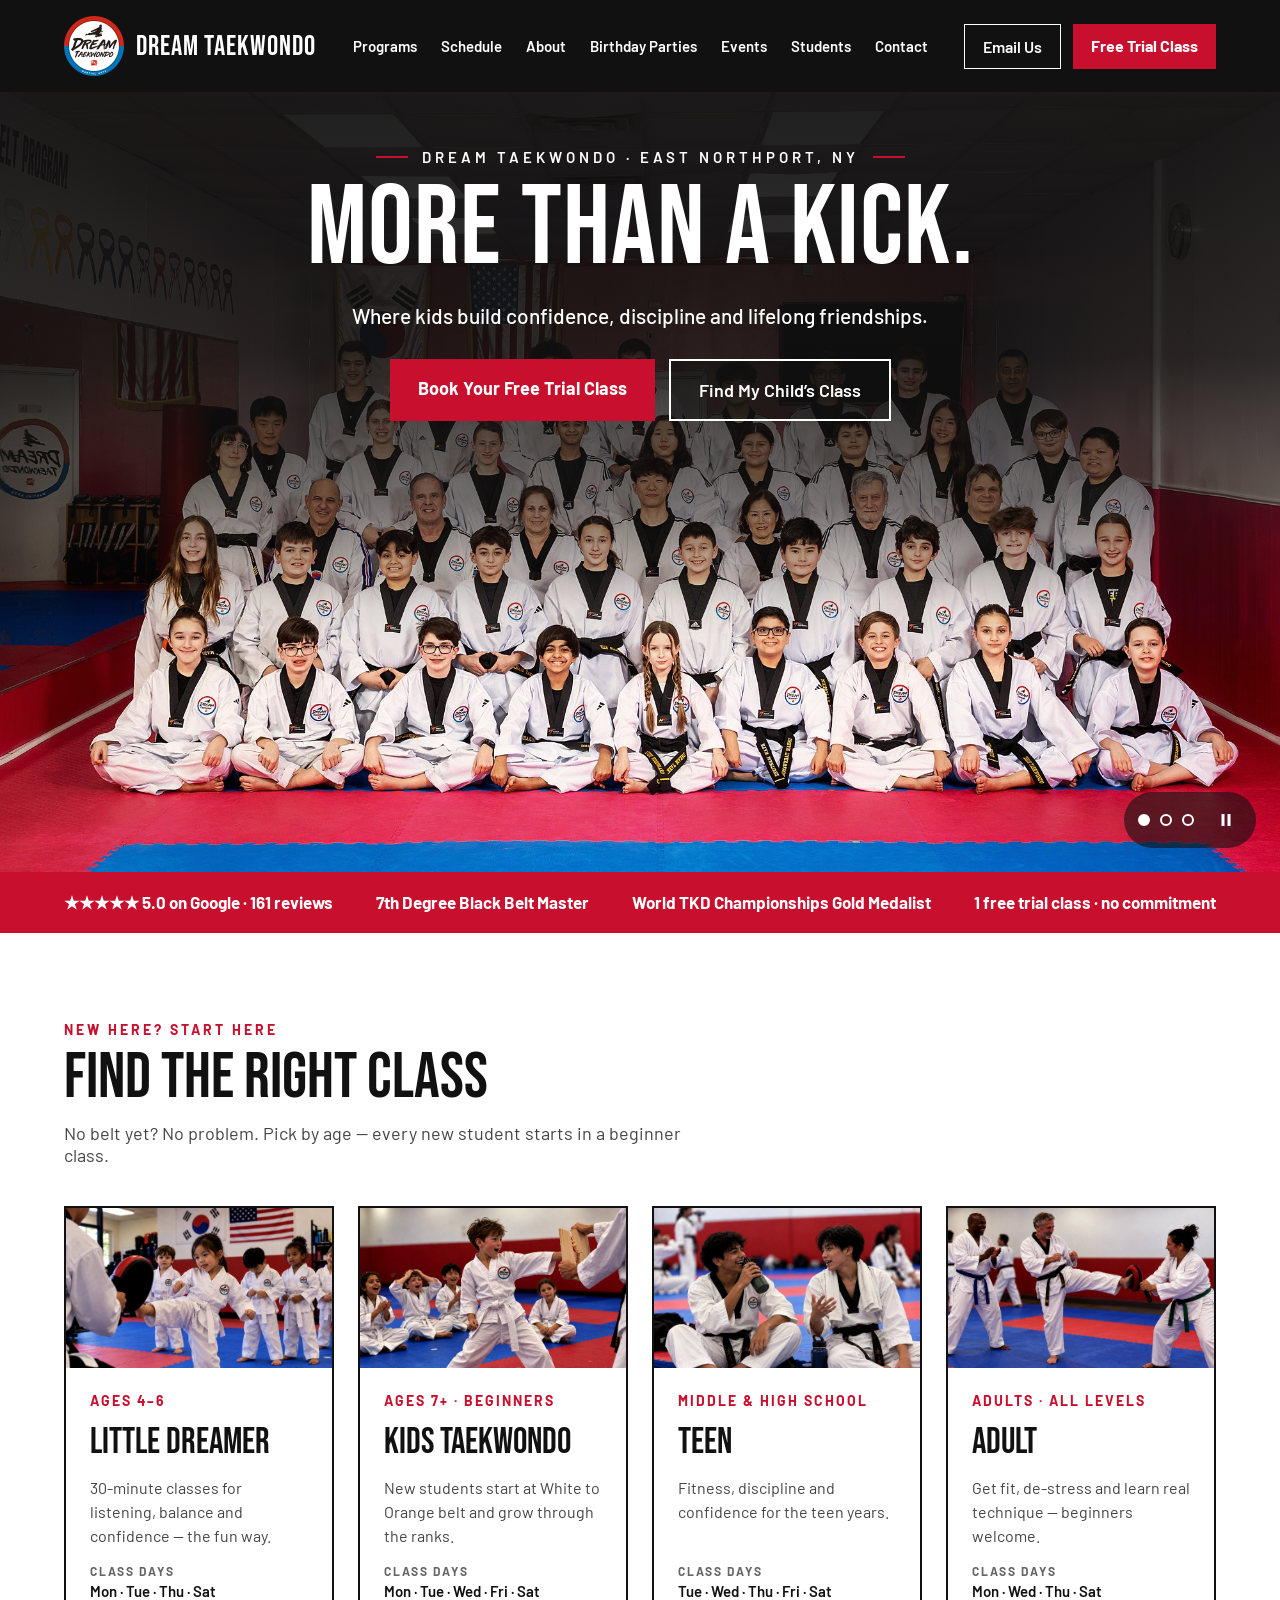
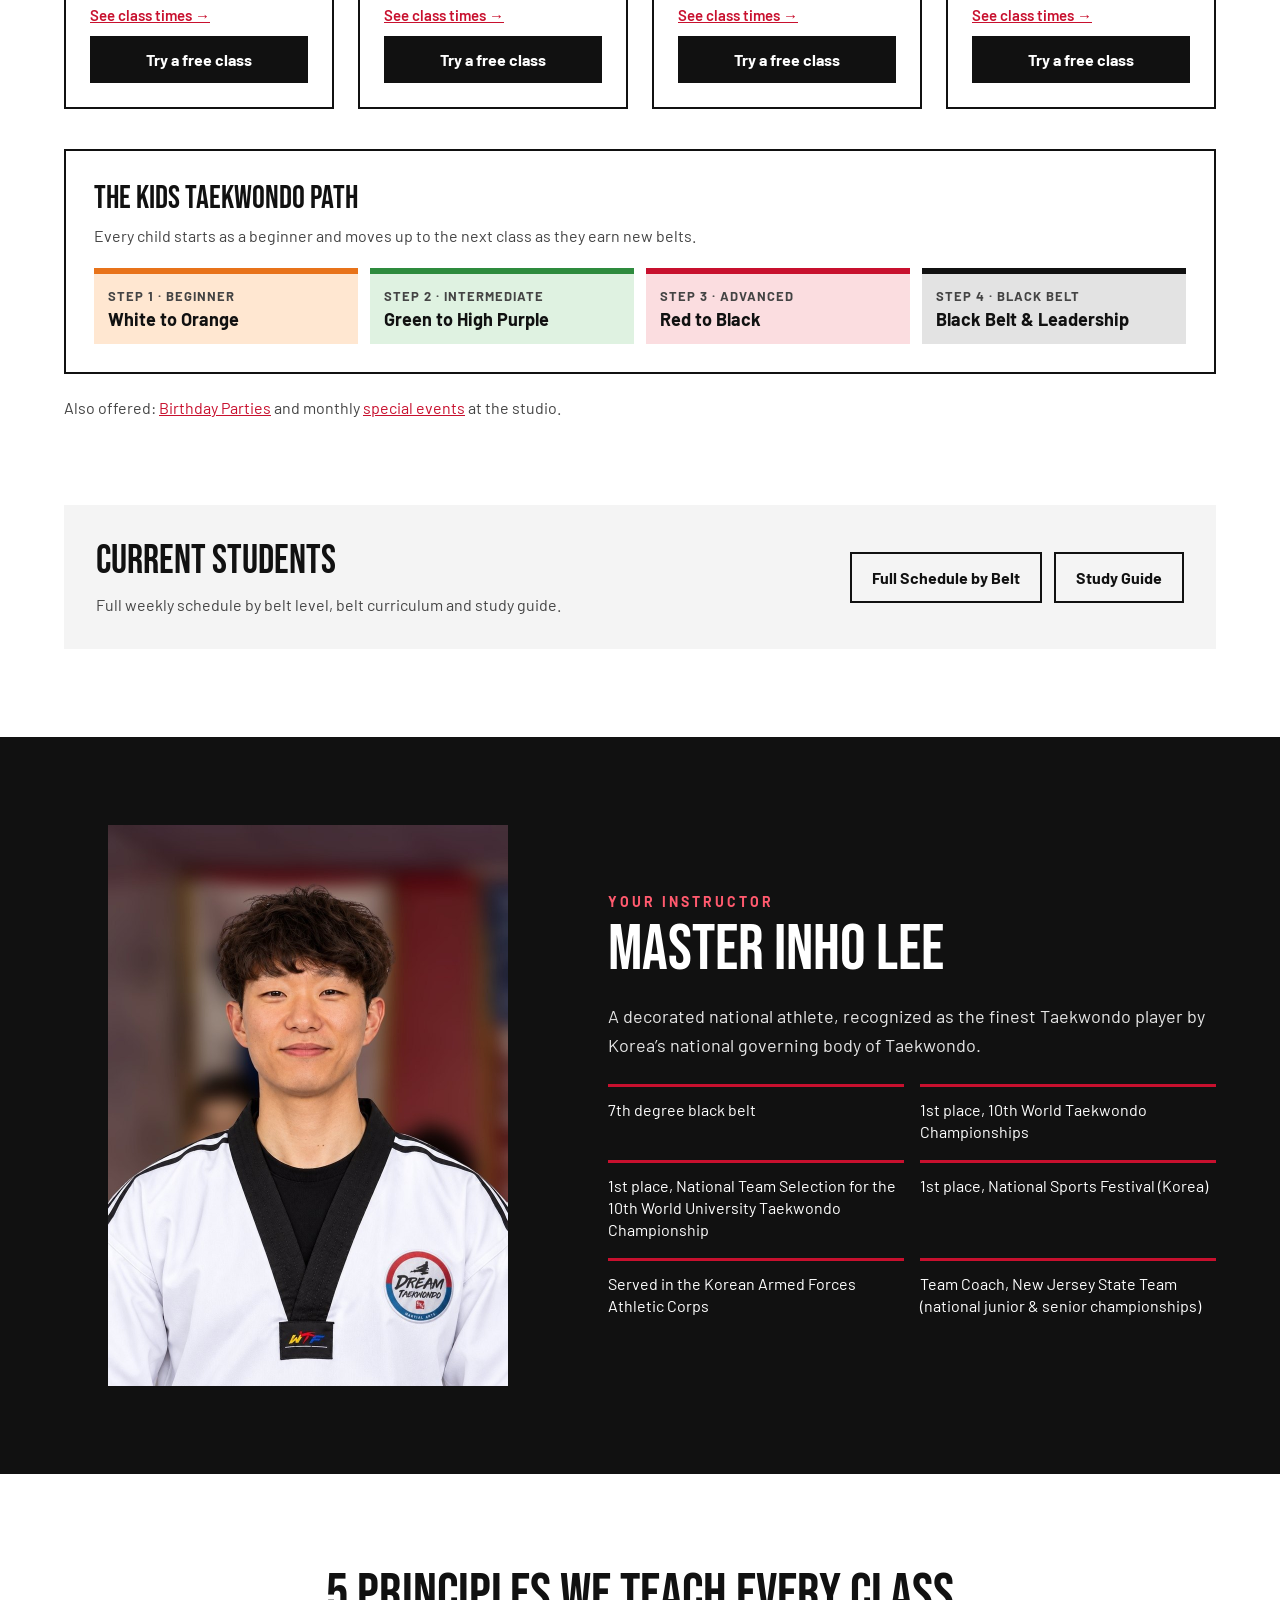
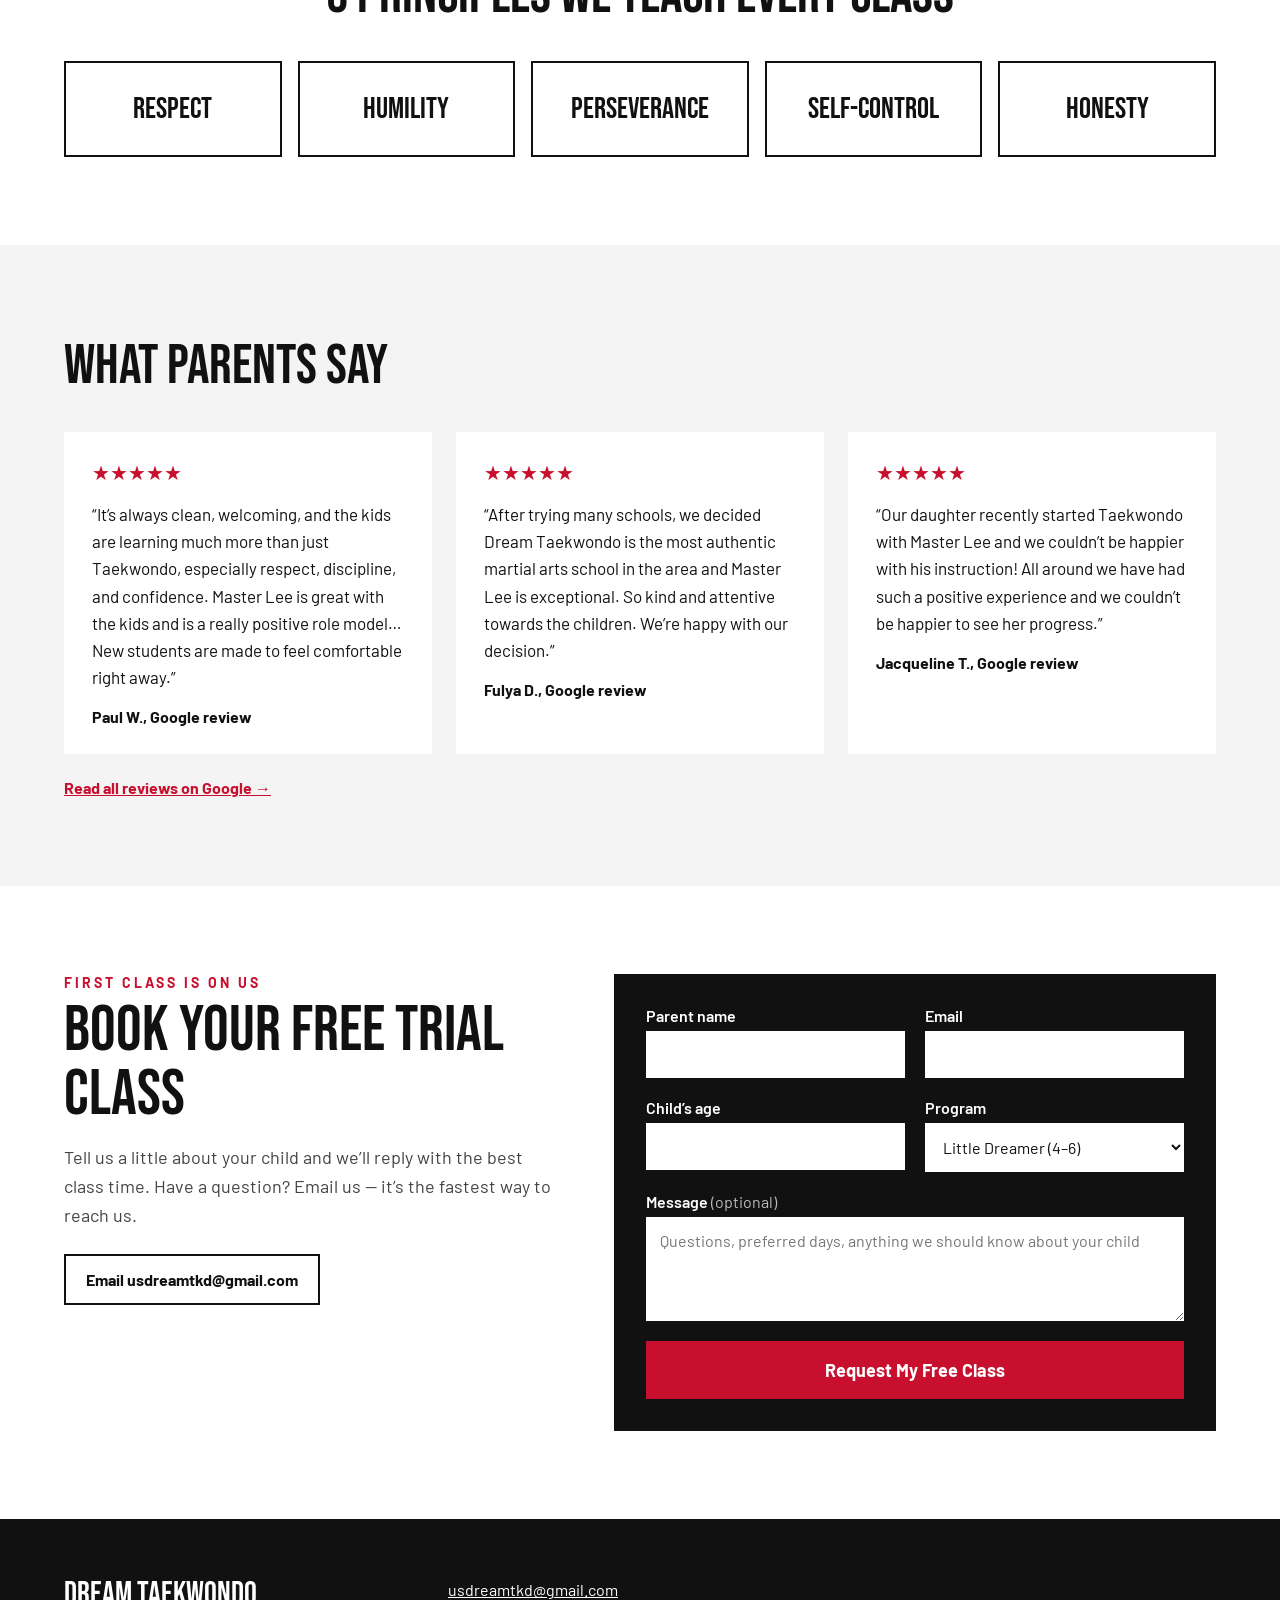
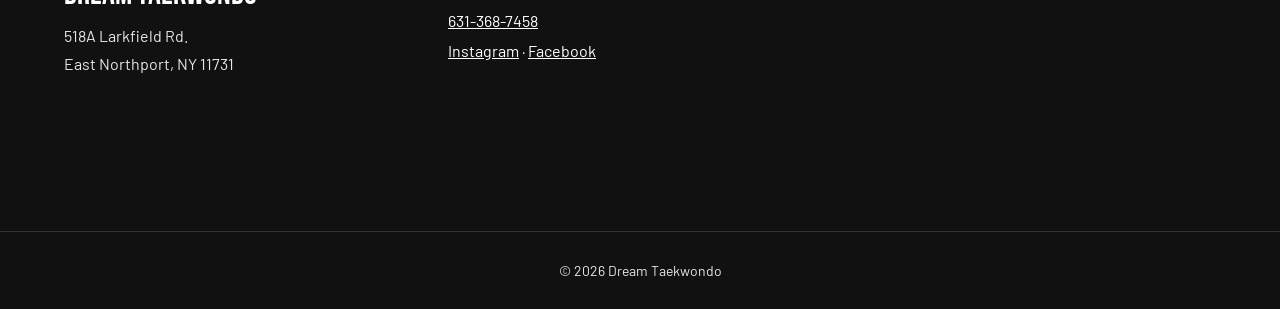
==== index.html @ 14ff752d "Add public Events page with studio calendar; nav link; home mention Co-Authored-By: Claude Opus 5.5 " ====
<!doctype html>
<html lang="en">
<head>
<meta charset="utf-8">
<meta name="viewport" content="width=device-width, initial-scale=1">
<title>Dream Taekwondo | Kids, Teen & Adult Taekwondo in East Northport, NY</title>
<meta name="description" content="Taekwondo classes for ages 4 to adult in East Northport, NY. Taught by 7th-degree black belt Master Inho Lee. Book a free trial class.">
<meta property="og:title" content="Dream Taekwondo | Kids, Teen & Adult Taekwondo in East Northport, NY">
<meta property="og:description" content="Taekwondo classes for ages 4 to adult in East Northport, NY. Taught by 7th-degree black belt Master Inho Lee. Book a free trial class.">
<meta property="og:image" content="https://www.dreamtkd.com/images/slide-blackbelt.jpg">
<link rel="icon" type="image/png" href="images/favicon.png">
<link rel="apple-touch-icon" href="images/apple-touch-icon.png">
<link rel="preconnect" href="https://fonts.googleapis.com">
<link rel="preconnect" href="https://fonts.gstatic.com" crossorigin>
<link href="https://fonts.googleapis.com/css2?family=Bebas+Neue&amp;family=Barlow:wght@400;500;600;700&amp;display=swap" rel="stylesheet">
<link rel="stylesheet" href="css/style.css?v=6">
</head>
<body>
<div style="font-family: 'Barlow', sans-serif; color: #111111; background: #FFFFFF; width: 100%;">

<header class="site-header" style="background: #111111; color: #FFFFFF;">
<div style="max-width: 1200px; margin: 0 auto; padding: 16px 24px; display: flex; flex-wrap: wrap; align-items: center; justify-content: space-between; gap: 16px;">
<a href="#top" style="display: flex; align-items: center; gap: 12px; color: #FFFFFF; text-decoration: none;">
<img src="images/logo.png" alt="Dream Taekwondo logo" style="display: block; width: 60px; height: 60px;">
<span style="font-family: 'Bebas Neue', sans-serif; font-size: 28px; letter-spacing: 1px;">Dream Taekwondo</span>
</a>
<button type="button" class="menu-toggle" aria-expanded="false" aria-controls="site-nav" aria-label="Open menu"><span></span><span></span><span></span></button>
<nav id="site-nav" aria-label="Main" style="display: flex; flex-wrap: wrap; gap: 24px; font-weight: 600; font-size: 15px;">
<a href="#programs" style="color: #FFFFFF; text-decoration: none;">Programs</a>
<a href="schedule.html" style="color: #FFFFFF; text-decoration: none;">Schedule</a>
<a href="#about" style="color: #FFFFFF; text-decoration: none;">About</a>
<a href="parties.html" style="color: #FFFFFF; text-decoration: none;">Birthday Parties</a>
<a href="events.html" style="color: #FFFFFF; text-decoration: none;">Events</a>
<a href="students.html" style="color: #FFFFFF; text-decoration: none;">Students</a>
<a href="#contact" style="color: #FFFFFF; text-decoration: none;">Contact</a>
</nav>
<div style="display: flex; gap: 12px; flex-wrap: wrap;">
<a class="hide-sm" href="mailto:usdreamtkd@gmail.com" style="color: #FFFFFF; text-decoration: none; border: 1px solid #FFFFFF; padding: 12px 18px; font-weight: 600;">Email Us</a>
<a href="#trial" style="background: #C8102E; color: #FFFFFF; text-decoration: none; padding: 12px 18px; font-weight: 700;">Free Trial Class</a>
</div>
</div>
</header>

<section id="top" class="hero" style="position: relative; min-height: 780px; background: #111111; color: #FFFFFF; overflow: hidden; display: flex; flex-direction: column;">
<img class="slide is-active" src="images/slide-blackbelt.jpg" alt="Dream Taekwondo black belt students with Master Lee" style="position: absolute; top: 0; left: 0; width: 100%; height: 100%; object-fit: cover; object-position: center 85%;">
<img class="slide" src="images/slide-belt-test.jpg" alt="Young students holding new belts and certificates after a belt test" style="position: absolute; top: 0; left: 0; width: 100%; height: 100%; object-fit: cover; object-position: center bottom;" loading="lazy">
<img class="slide" src="images/slide-tournament.jpg" alt="Dream Taekwondo students on the tournament podium" style="position: absolute; top: 0; left: 0; width: 100%; height: 100%; object-fit: cover; object-position: center bottom;" loading="lazy">
<div aria-hidden="true" class="hero-shade" style="position: absolute; top: 0; left: 0; width: 100%; height: 100%; background: linear-gradient(180deg, rgba(17,17,17,0.94) 0%, rgba(17,17,17,0.85) 34%, rgba(17,17,17,0.55) 52%, rgba(17,17,17,0.1) 66%, rgba(17,17,17,0) 74%);"></div>
<div class="slide-controls" style="position: absolute; right: 24px; bottom: 24px; display: flex; align-items: center; gap: 10px; background: rgba(17,17,17,0.6); padding: 6px 8px 6px 14px; border-radius: 999px; z-index: 2;">
<button type="button" class="slide-dot" data-slide="0" aria-label="Show photo 1 of 3"></button>
<button type="button" class="slide-dot" data-slide="1" aria-label="Show photo 2 of 3"></button>
<button type="button" class="slide-dot" data-slide="2" aria-label="Show photo 3 of 3"></button>
<button type="button" class="slide-toggle" aria-label="Pause slideshow"><svg class="icon-pause" width="18" height="18" viewBox="0 0 24 24" aria-hidden="true"><rect x="6" y="4" width="4" height="16"></rect><rect x="14" y="4" width="4" height="16"></rect></svg><svg class="icon-play" width="18" height="18" viewBox="0 0 24 24" aria-hidden="true"><path d="M7 4 L20 12 L7 20 Z"></path></svg></button>
</div>
<div class="hero-copy" style="position: relative; max-width: 1200px; width: 100%; margin: 0 auto; padding: 56px 24px 0; box-sizing: border-box; display: flex; flex-direction: column; align-items: center; gap: 28px; text-align: center;">
<div style="min-width: 0;">
<p class="hero-eyebrow" style="margin: 0 0 14px; color: #FFFFFF; font-weight: 600; letter-spacing: 4px; font-size: 15px; display: flex; align-items: center; justify-content: center; gap: 14px;"><span aria-hidden="true" style="width: 32px; height: 2px; background: #C8102E;"></span>DREAM TAEKWONDO · EAST NORTHPORT, NY<span aria-hidden="true" style="width: 32px; height: 2px; background: #C8102E;"></span></p>
<h1 style="margin: 0; font-family: 'Bebas Neue', sans-serif; font-size: 112px; line-height: 0.9; font-weight: 400; letter-spacing: 1px;">More than <br class="br-sm">a kick.</h1>
<p class="hero-sub" style="margin: 20px auto 0; font-size: 21px; line-height: 1.45; font-weight: 500; color: #FFFFFF; max-width: 720px;">Where kids build confidence, discipline and lifelong friendships.</p>
</div>
<div style="display: flex; flex-wrap: wrap; gap: 14px; justify-content: center;">
<a href="#trial" style="background: #C8102E; color: #FFFFFF; text-decoration: none; padding: 18px 28px; font-weight: 700; font-size: 18px;">Book Your Free Trial Class</a>
<a href="#find" style="background: rgba(17,17,17,0.55); color: #FFFFFF; text-decoration: none; padding: 18px 28px; font-weight: 600; font-size: 18px; border: 2px solid #FFFFFF;">Find My Child’s Class</a>
</div>
</div>
</section>

<section class="trust-bar" style="background: #C8102E; color: #FFFFFF;">
<div style="max-width: 1200px; margin: 0 auto; padding: 20px 24px; display: flex; flex-wrap: wrap; gap: 32px; justify-content: space-between; font-weight: 700; font-size: 17px;">
<span>★★★★★ 5.0 on Google · 161 reviews</span>
<span>7th Degree Black Belt Master</span>
<span>World TKD Championships Gold Medalist</span>
<span>1 free trial class · no commitment</span>
</div>
</section>

<section id="find" style="max-width: 1200px; margin: 0 auto; padding: 88px 24px 40px;">
<p style="margin: 0 0 8px; color: #C8102E; font-weight: 700; letter-spacing: 3px; font-size: 14px;">NEW HERE? START HERE</p>
<h2 style="margin: 0 0 12px; font-family: 'Bebas Neue', sans-serif; font-size: 64px; font-weight: 400; line-height: 1;">Find the right class</h2>
<p style="margin: 0 0 40px; font-size: 18px; color: #444444; max-width: 640px;">No belt yet? No problem. Pick by age — every new student starts in a beginner class.</p>
<div id="programs" style="display: grid; grid-template-columns: repeat(auto-fit, minmax(250px, 1fr)); gap: 24px;">

<article style="border: 2px solid #111111; display: flex; flex-direction: column;">
<img src="images/program-little-dreamer.jpg?v=3" alt="A young student practicing a front kick on a target while classmates watch" style="display: block; width: 100%; height: 160px; object-fit: cover; object-position: 38% 45%;">
<div style="padding: 24px; display: flex; flex-direction: column; gap: 12px; flex-grow: 1;">
<p style="margin: 0; font-weight: 700; color: #C8102E; font-size: 14px; letter-spacing: 2px;">AGES 4–6</p>
<h3 style="margin: 0; font-family: 'Bebas Neue', sans-serif; font-size: 36px; font-weight: 400;">Little Dreamer</h3>
<p style="margin: 0; color: #444444; line-height: 1.5;">30-minute classes for listening, balance and confidence — the fun way.</p>
<div style="flex-grow: 1; display: flex; flex-direction: column; justify-content: flex-end; font-size: 15px; font-weight: 600; margin-top: 4px;"><span style="font-size: 12px; font-weight: 700; letter-spacing: 2px; color: #666666; margin-bottom: 4px;">CLASS DAYS</span><span>Mon · Tue · Thu · Sat</span><a href="schedule.html" style="margin-top: 6px;">See class times →</a></div>
<a href="#trial" style="background: #111111; color: #FFFFFF; text-decoration: none; padding: 14px; text-align: center; font-weight: 700;">Try a free class</a>
</div>
</article>

<article style="border: 2px solid #111111; display: flex; flex-direction: column;">
<img src="images/program-kids.jpg?v=2" alt="A beginner student breaks a wooden board while classmates cheer" style="display: block; width: 100%; height: 160px; object-fit: cover; object-position: 60% 30%;">
<div style="padding: 24px; display: flex; flex-direction: column; gap: 12px; flex-grow: 1;">
<p style="margin: 0; font-weight: 700; color: #C8102E; font-size: 14px; letter-spacing: 2px;">AGES 7+ · BEGINNERS</p>
<h3 style="margin: 0; font-family: 'Bebas Neue', sans-serif; font-size: 36px; font-weight: 400;">Kids Taekwondo</h3>
<p style="margin: 0; color: #444444; line-height: 1.5;">New students start at White to Orange belt and grow through the ranks.</p>
<div style="flex-grow: 1; display: flex; flex-direction: column; justify-content: flex-end; font-size: 15px; font-weight: 600; margin-top: 4px;"><span style="font-size: 12px; font-weight: 700; letter-spacing: 2px; color: #666666; margin-bottom: 4px;">CLASS DAYS</span><span>Mon · Tue · Wed · Fri · Sat</span><a href="schedule.html" style="margin-top: 6px;">See class times →</a></div>
<a href="#trial" style="background: #111111; color: #FFFFFF; text-decoration: none; padding: 14px; text-align: center; font-weight: 700;">Try a free class</a>
</div>
</article>

<article style="border: 2px solid #111111; display: flex; flex-direction: column;">
<img src="images/program-teen.jpg?v=2" alt="Two teen black belts laughing together during a water break" style="display: block; width: 100%; height: 160px; object-fit: cover; object-position: 50% 30%;">
<div style="padding: 24px; display: flex; flex-direction: column; gap: 12px; flex-grow: 1;">
<p style="margin: 0; font-weight: 700; color: #C8102E; font-size: 14px; letter-spacing: 2px;">MIDDLE &amp; HIGH SCHOOL</p>
<h3 style="margin: 0; font-family: 'Bebas Neue', sans-serif; font-size: 36px; font-weight: 400;">Teen</h3>
<p style="margin: 0; color: #444444; line-height: 1.5;">Fitness, discipline and confidence for the teen years.</p>
<div style="flex-grow: 1; display: flex; flex-direction: column; justify-content: flex-end; font-size: 15px; font-weight: 600; margin-top: 4px;"><span style="font-size: 12px; font-weight: 700; letter-spacing: 2px; color: #666666; margin-bottom: 4px;">CLASS DAYS</span><span>Tue · Wed · Thu · Fri · Sat</span><a href="schedule.html" style="margin-top: 6px;">See class times →</a></div>
<a href="#trial" style="background: #111111; color: #FFFFFF; text-decoration: none; padding: 14px; text-align: center; font-weight: 700;">Try a free class</a>
</div>
</article>

<article style="border: 2px solid #111111; display: flex; flex-direction: column;">
<img src="images/program-adult.jpg?v=3" alt="Adult students of different ages training together with a kicking paddle" style="display: block; width: 100%; height: 160px; object-fit: cover; object-position: 55% 30%;">
<div style="padding: 24px; display: flex; flex-direction: column; gap: 12px; flex-grow: 1;">
<p style="margin: 0; font-weight: 700; color: #C8102E; font-size: 14px; letter-spacing: 2px;">ADULTS · ALL LEVELS</p>
<h3 style="margin: 0; font-family: 'Bebas Neue', sans-serif; font-size: 36px; font-weight: 400;">Adult</h3>
<p style="margin: 0; color: #444444; line-height: 1.5;">Get fit, de-stress and learn real technique — beginners welcome.</p>
<div style="flex-grow: 1; display: flex; flex-direction: column; justify-content: flex-end; font-size: 15px; font-weight: 600; margin-top: 4px;"><span style="font-size: 12px; font-weight: 700; letter-spacing: 2px; color: #666666; margin-bottom: 4px;">CLASS DAYS</span><span>Mon · Wed · Thu · Sat</span><a href="schedule.html" style="margin-top: 6px;">See class times →</a></div>
<a href="#trial" style="background: #111111; color: #FFFFFF; text-decoration: none; padding: 14px; text-align: center; font-weight: 700;">Try a free class</a>
</div>
</article>
</div>
<div style="margin-top: 40px; border: 2px solid #111111; padding: 28px;">
<h3 style="margin: 0 0 6px; font-family: 'Bebas Neue', sans-serif; font-size: 32px; font-weight: 400;">The Kids Taekwondo path</h3>
<p style="margin: 0 0 20px; color: #444444; line-height: 1.5;">Every child starts as a beginner and moves up to the next class as they earn new belts.</p>
<ol class="belt-path" style="margin: 0; padding: 0; list-style: none; display: grid; grid-template-columns: repeat(auto-fit, minmax(200px, 1fr)); gap: 12px;">
<li style="background: #FFE7D1; border-top: 6px solid #E8731A; padding: 14px;"><p style="margin: 0; font-size: 13px; font-weight: 700; letter-spacing: 1px; color: #444444;">STEP 1 · BEGINNER</p><p style="margin: 4px 0 0; font-weight: 700; font-size: 18px;">White to Orange</p></li>
<li style="background: #DFF2E1; border-top: 6px solid #2E8B3E; padding: 14px;"><p style="margin: 0; font-size: 13px; font-weight: 700; letter-spacing: 1px; color: #444444;">STEP 2 · INTERMEDIATE</p><p style="margin: 4px 0 0; font-weight: 700; font-size: 18px;">Green to High Purple</p></li>
<li style="background: #FBDDE0; border-top: 6px solid #C8102E; padding: 14px;"><p style="margin: 0; font-size: 13px; font-weight: 700; letter-spacing: 1px; color: #444444;">STEP 3 · ADVANCED</p><p style="margin: 4px 0 0; font-weight: 700; font-size: 18px;">Red to Black</p></li>
<li style="background: #E3E3E3; border-top: 6px solid #111111; padding: 14px;"><p style="margin: 0; font-size: 13px; font-weight: 700; letter-spacing: 1px; color: #444444;">STEP 4 · BLACK BELT</p><p style="margin: 4px 0 0; font-weight: 700; font-size: 18px;">Black Belt &amp; Leadership</p></li>
</ol>
</div>
<p style="margin: 24px 0 0; font-size: 16px; color: #444444;">Also offered: <a href="parties.html">Birthday Parties</a> and monthly <a href="events.html">special events</a> at the studio.</p>
</section>

<section id="schedule" style="max-width: 1200px; margin: 0 auto; padding: 48px 24px 88px;">
<div style="background: #F4F4F4; padding: 32px; display: flex; flex-wrap: wrap; gap: 24px; align-items: center; justify-content: space-between;">
<div style="flex: 1 1 420px; min-width: 0;">
<h2 style="margin: 0 0 8px; font-family: 'Bebas Neue', sans-serif; font-size: 40px; font-weight: 400;">Current students</h2>
<p style="margin: 0; color: #444444; font-size: 16px; line-height: 1.5;">Full weekly schedule by belt level, belt curriculum and study guide.</p>
</div>
<div style="display: flex; flex-wrap: wrap; gap: 12px;">
<a href="schedule.html" style="border: 2px solid #111111; color: #111111; text-decoration: none; padding: 14px 20px; font-weight: 700;">Full Schedule by Belt</a>
<a href="students.html" style="border: 2px solid #111111; color: #111111; text-decoration: none; padding: 14px 20px; font-weight: 700;">Study Guide</a>
</div>
</div>
</section>

<section id="about" style="background: #111111; color: #FFFFFF;">
<div style="max-width: 1200px; margin: 0 auto; padding: 88px 24px; display: flex; flex-wrap: wrap; gap: 56px; align-items: center;">
<div style="flex: 1 1 360px; min-width: 0; display: flex; justify-content: center;">
<img class="coach-photo" src="images/master-lee.jpg?v=5" alt="Master Inho Lee in his Dream Taekwondo uniform at the studio" style="display: block; width: 100%; max-width: 400px; height: auto;">
</div>
<div style="flex: 1 1 480px; min-width: 0;">
<p style="margin: 0 0 8px; color: #FF5A6E; font-weight: 700; letter-spacing: 3px; font-size: 14px;">YOUR INSTRUCTOR</p>
<h2 style="margin: 0 0 20px; font-family: 'Bebas Neue', sans-serif; font-size: 64px; font-weight: 400; line-height: 1;">Master Inho Lee</h2>
<p style="margin: 0 0 24px; font-size: 18px; line-height: 1.6; color: #E6E6E6;">A decorated national athlete, recognized as the finest Taekwondo player by Korea’s national governing body of Taekwondo.</p>
<ul style="margin: 0; padding: 0; list-style: none; display: grid; grid-template-columns: repeat(auto-fit, minmax(200px, 1fr)); gap: 16px; font-size: 16px; line-height: 1.4;">
<li style="border-top: 3px solid #C8102E; padding-top: 12px;">7th degree black belt</li>
<li style="border-top: 3px solid #C8102E; padding-top: 12px;">1st place, 10th World Taekwondo Championships</li>
<li style="border-top: 3px solid #C8102E; padding-top: 12px;">1st place, National Team Selection for the 10th World University Taekwondo Championship</li>
<li style="border-top: 3px solid #C8102E; padding-top: 12px;">1st place, National Sports Festival (Korea)</li>
<li style="border-top: 3px solid #C8102E; padding-top: 12px;">Served in the Korean Armed Forces Athletic Corps</li>
<li style="border-top: 3px solid #C8102E; padding-top: 12px;">Team Coach, New Jersey State Team (national junior &amp; senior championships)</li>
</ul>
</div>
</div>
</section>

<section style="max-width: 1200px; margin: 0 auto; padding: 88px 24px;">
<h2 style="margin: 0 0 32px; font-family: 'Bebas Neue', sans-serif; font-size: 56px; font-weight: 400; text-align: center;">5 principles we teach every class</h2>
<div class="principles" style="display: grid; grid-template-columns: repeat(auto-fit, minmax(180px, 1fr)); gap: 16px; text-align: center;">
<div style="border: 2px solid #111111; padding: 28px 12px; font-family: 'Bebas Neue', sans-serif; font-size: 30px;">Respect</div>
<div style="border: 2px solid #111111; padding: 28px 12px; font-family: 'Bebas Neue', sans-serif; font-size: 30px;">Humility</div>
<div style="border: 2px solid #111111; padding: 28px 12px; font-family: 'Bebas Neue', sans-serif; font-size: 30px;">Perseverance</div>
<div style="border: 2px solid #111111; padding: 28px 12px; font-family: 'Bebas Neue', sans-serif; font-size: 30px;">Self-Control</div>
<div style="border: 2px solid #111111; padding: 28px 12px; font-family: 'Bebas Neue', sans-serif; font-size: 30px;">Honesty</div>
</div>
</section>

<section style="background: #F4F4F4;">
<div style="max-width: 1200px; margin: 0 auto; padding: 88px 24px;">
<h2 style="margin: 0 0 32px; font-family: 'Bebas Neue', sans-serif; font-size: 56px; font-weight: 400;">What parents say</h2>
<div class="reviews" style="display: grid; grid-template-columns: repeat(auto-fit, minmax(280px, 1fr)); gap: 24px;">
<figure style="margin: 0; background: #FFFFFF; padding: 28px; display: flex; flex-direction: column; gap: 16px;"><span style="color: #C8102E; font-size: 20px;" aria-label="5 stars">★★★★★</span><blockquote style="margin: 0; font-size: 17px; line-height: 1.6;">“It’s always clean, welcoming, and the kids are learning much more than just Taekwondo, especially respect, discipline, and confidence. Master Lee is great with the kids and is a really positive role model… New students are made to feel comfortable right away.”</blockquote><figcaption style="font-weight: 700;">Paul W., Google review</figcaption></figure>
<figure style="margin: 0; background: #FFFFFF; padding: 28px; display: flex; flex-direction: column; gap: 16px;"><span style="color: #C8102E; font-size: 20px;" aria-label="5 stars">★★★★★</span><blockquote style="margin: 0; font-size: 17px; line-height: 1.6;">“After trying many schools, we decided Dream Taekwondo is the most authentic martial arts school in the area and Master Lee is exceptional. So kind and attentive towards the children. We’re happy with our decision.”</blockquote><figcaption style="font-weight: 700;">Fulya D., Google review</figcaption></figure>
<figure style="margin: 0; background: #FFFFFF; padding: 28px; display: flex; flex-direction: column; gap: 16px;"><span style="color: #C8102E; font-size: 20px;" aria-label="5 stars">★★★★★</span><blockquote style="margin: 0; font-size: 17px; line-height: 1.6;">“Our daughter recently started Taekwondo with Master Lee and we couldn’t be happier with his instruction! All around we have had such a positive experience and we couldn’t be happier to see her progress.”</blockquote><figcaption style="font-weight: 700;">Jacqueline T., Google review</figcaption></figure>
</div>
<p style="margin: 24px 0 0;"><a href="https://www.google.com/search?q=dream+tae+kwon+do+east+northport&hl=en" target="_blank" rel="noopener" style="font-weight: 700;">Read all reviews on Google →</a></p>
</div>
</section>

<section id="trial" style="max-width: 1200px; margin: 0 auto; padding: 88px 24px;">
<div style="display: flex; flex-wrap: wrap; gap: 48px;">
<div style="flex: 1 1 380px; min-width: 0;">
<p style="margin: 0 0 8px; color: #C8102E; font-weight: 700; letter-spacing: 3px; font-size: 14px;">FIRST CLASS IS ON US</p>
<h2 style="margin: 0 0 16px; font-family: 'Bebas Neue', sans-serif; font-size: 64px; font-weight: 400; line-height: 1;">Book your free trial class</h2>
<p style="margin: 0 0 24px; font-size: 18px; line-height: 1.6; color: #444444;">Tell us a little about your child and we’ll reply with the best class time. Have a question? Email us — it’s the fastest way to reach us.</p>
<a href="mailto:usdreamtkd@gmail.com" style="display: inline-block; border: 2px solid #111111; color: #111111; text-decoration: none; padding: 14px 20px; font-weight: 700;">Email usdreamtkd@gmail.com</a>
</div>
<form class="lead-form" action="https://api.web3forms.com/submit" method="POST" style="flex: 1 1 480px; min-width: 0; display: grid; grid-template-columns: repeat(auto-fit, minmax(220px, 1fr)); gap: 20px; background: #111111; color: #FFFFFF; padding: 32px;">
<input type="hidden" name="access_key" value="17a4f6e5-c7de-4ae6-93e8-9028907bdf30">
<input type="hidden" name="subject" value="Free Trial Request — dreamtkd.com">
<input type="hidden" name="from_name" value="Dream Taekwondo Website">
<input type="checkbox" name="botcheck" class="visually-hidden" tabindex="-1" autocomplete="off">
<label style="display: flex; flex-direction: column; gap: 6px; font-weight: 600;">Parent name<input type="text" name="Parent name" required autocomplete="name" style="padding: 14px; font-size: 16px; border: 0;"></label>
<label style="display: flex; flex-direction: column; gap: 6px; font-weight: 600;">Email<input type="email" name="email" required autocomplete="email" style="padding: 14px; font-size: 16px; border: 0;"></label>
<label style="display: flex; flex-direction: column; gap: 6px; font-weight: 600;">Child’s age<input type="number" name="Child age" min="3" max="99" required style="padding: 14px; font-size: 16px; border: 0;"></label>
<label style="display: flex; flex-direction: column; gap: 6px; font-weight: 600;">Program<select name="Program" style="padding: 14px; font-size: 16px; border: 0;"><option>Little Dreamer (4–6)</option><option>Kids Taekwondo (7+)</option><option>Teen</option><option>Adult</option></select></label>
<label style="display: flex; flex-direction: column; gap: 6px; font-weight: 600; grid-column: 1 / -1;"><span>Message <span style="font-weight: 400; color: #BBBBBB;">(optional)</span></span><textarea name="Message" rows="4" placeholder="Questions, preferred days, anything we should know about your child" style="padding: 14px; font-size: 16px; border: 0; font-family: 'Barlow', sans-serif; resize: vertical;"></textarea></label>
<button type="submit" style="grid-column: 1 / -1; background: #C8102E; color: #FFFFFF; border: 0; padding: 18px; font-size: 18px; font-weight: 700; font-family: 'Barlow', sans-serif; cursor: pointer;">Request My Free Class</button>
<p class="form-status" role="status" style="grid-column: 1 / -1; margin: 0;"></p>
</form>
</div>
</section>

<footer id="contact" style="background: #111111; color: #E6E6E6;">
<div style="max-width: 1200px; margin: 0 auto; padding: 56px 24px; display: flex; flex-wrap: wrap; gap: 40px; justify-content: space-between;">
<div style="flex: 1 1 280px; min-width: 0;">
<p style="margin: 0 0 8px; font-family: 'Bebas Neue', sans-serif; font-size: 32px; color: #FFFFFF;">Dream Taekwondo</p>
<p style="margin: 0; line-height: 1.7;">518A Larkfield Rd.<br>East Northport, NY 11731</p>
</div>
<div style="flex: 1 1 280px; min-width: 0; line-height: 1.9;">
<a href="mailto:usdreamtkd@gmail.com" style="color: #FFFFFF;">usdreamtkd@gmail.com</a><br>
<a href="tel:6313687458" style="color: #FFFFFF;">631-368-7458</a><br>
<a href="https://www.instagram.com/us_dreamtkd/" style="color: #FFFFFF;">Instagram</a> · <a href="https://www.facebook.com/usdreamtkd" style="color: #FFFFFF;">Facebook</a>
</div>
<iframe title="Map to Dream Taekwondo, 518A Larkfield Rd, East Northport, NY" src="https://www.google.com/maps?q=518A+Larkfield+Rd,+East+Northport,+NY+11731&amp;output=embed" style="flex: 1 1 320px; min-width: 0; height: 200px; border: 0;" loading="lazy" referrerpolicy="no-referrer-when-downgrade"></iframe>
</div>
<p class="admin-row" style="margin: 0; padding: 20px 24px; text-align: center; font-size: 14px; border-top: 1px solid #333333;"><span class="admin-tap" style="display: inline-block; cursor: default; user-select: none; -webkit-user-select: none; -webkit-touch-callout: none; touch-action: manipulation; padding: 10px 16px;">© 2026 Dream Taekwondo</span></p>
</footer>
</div>
<script src="js/main.js?v=6"></script>
</body>
</html>
---- css/style.css ----
/* Dream Taekwondo — shared styles. Most layout lives inline in each page;
   this file holds base rules, interactive states and phone-size overrides. */

*, *::before, *::after { box-sizing: border-box; }
html { scroll-behavior: smooth; }
body { margin: 0; background: #FFFFFF; -webkit-font-smoothing: antialiased; }
img { max-width: 100%; }
a { color: #C8102E; }
a:hover { color: #8E0B20; }
a:focus-visible, button:focus-visible, summary:focus-visible, input:focus-visible, select:focus-visible {
  outline: 3px solid #FFB800; outline-offset: 2px;
}
.visually-hidden { position: absolute !important; width: 1px; height: 1px; overflow: hidden; clip: rect(0 0 0 0); white-space: nowrap; }
@media (prefers-reduced-motion: reduce) { html { scroll-behavior: auto; } }

/* ---------- Home hero slideshow ---------- */
.hero .slide { opacity: 0; transition: opacity 1.2s ease; }
.hero .slide.is-active { opacity: 1; }
.slide-dot { width: 12px; height: 12px; padding: 0; border-radius: 50%; border: 2px solid #FFFFFF; background: transparent; cursor: pointer; }
.slide-dot.is-active { background: #FFFFFF; }
.slide-toggle { width: 44px; height: 44px; border: 0; border-radius: 50%; background: transparent; display: flex; align-items: center; justify-content: center; cursor: pointer; }
.slide-toggle svg { fill: #FFFFFF; }
.slide-toggle .icon-play { display: none; }
.slide-toggle.is-paused .icon-play { display: block; }
.slide-toggle.is-paused .icon-pause { display: none; }

/* ---------- Forms ---------- */
.lead-form input, .lead-form select { font-family: 'Barlow', sans-serif; color: #111111; background: #FFFFFF; }
.form-status:empty { display: none; }
.form-status { font-weight: 600; }
.form-status.is-ok { color: #2E8B3E; }
.form-status.is-error { color: #FF7A8A; }
.lead-form button[disabled] { opacity: 0.6; cursor: wait; }

/* ---------- Study guide accordion ---------- */
details.belt summary::-webkit-details-marker { display: none; }
details.belt .belt-icon::before { content: "+"; }
details.belt[open] .belt-icon::before { content: "\2212"; }
details.belt summary:hover { background: #F7F7F7; }

/* ---------- Mobile menu button (hidden on desktop) ---------- */
.menu-toggle { display: none; width: 44px; height: 44px; padding: 10px 9px; border: 1px solid #FFFFFF; background: transparent; cursor: pointer; flex-direction: column; justify-content: space-between; }
.menu-toggle span { display: block; height: 2px; background: #FFFFFF; transition: transform 0.2s ease, opacity 0.2s ease; }
.site-header.is-open .menu-toggle span:nth-child(1) { transform: translateY(10px) rotate(45deg); }
.site-header.is-open .menu-toggle span:nth-child(2) { opacity: 0; }
.site-header.is-open .menu-toggle span:nth-child(3) { transform: translateY(-10px) rotate(-45deg); }

/* ---------- Phones & small tablets: lighter, less crowded layout ---------- */
@media (max-width: 760px) {
  /* Type scale */
  h1 { font-size: 48px !important; line-height: 1 !important; }
  h2 { font-size: 34px !important; margin-bottom: 16px !important; }
  h3 { font-size: 24px !important; }

  /* Header: logo + Free Trial + menu button; links open from the button */
  .site-header > div { padding: 10px 16px !important; gap: 10px !important; flex-wrap: wrap !important; }
  .site-header a img { width: 44px !important; height: 44px !important; }
  .site-header a span { font-size: 22px !important; }
  .site-header > div > div { order: 2; margin-left: auto; }
  .site-header > div > div a { padding: 10px 12px !important; font-size: 14px !important; }
  .menu-toggle { display: flex; order: 3; }
  .site-header nav { display: none !important; order: 4; width: 100%; flex-direction: column; gap: 0 !important; padding: 4px 0 8px; font-size: 17px !important; }
  .site-header.is-open nav { display: flex !important; }
  .site-header nav a { padding: 12px 0; border-top: 1px solid #333333; }
  .hide-sm { display: none !important; }

  /* More breathing room, less padding */
  [style*="padding: 88px 24px"] { padding: 48px 20px !important; }
  [style*="padding: 72px 24px"] { padding: 44px 20px !important; }
  [style*="padding: 56px 24px"] { padding: 36px 20px !important; }
  [style*="padding: 88px 24px 40px"] { padding: 48px 20px 24px !important; }
  [style*="padding: 48px 24px 88px"] { padding: 24px 20px 44px !important; }

  /* Home hero */
  .hero { min-height: 560px !important; }
  .hero-shade { background: linear-gradient(180deg, rgba(17,17,17,0.94) 0%, rgba(17,17,17,0.86) 55%, rgba(17,17,17,0.35) 80%, rgba(17,17,17,0.1) 100%) !important; }
  .hero p { font-size: 16px !important; }
  .hero a { padding: 14px 18px !important; font-size: 16px !important; }

  /* Trust bar: compact 2 x 2 */
  .trust-bar > div { display: grid !important; grid-template-columns: 1fr 1fr; gap: 8px 14px !important; padding: 14px 20px !important; font-size: 13px !important; }

  /* Program cards and reviews: swipe sideways instead of a long stack */
  #programs, .reviews { display: flex !important; overflow-x: auto; scroll-snap-type: x mandatory; scroll-padding-left: 20px; gap: 14px !important; margin: 0 -20px; padding: 0 20px 10px; scrollbar-width: none; }
  #programs::-webkit-scrollbar, .reviews::-webkit-scrollbar { display: none; }
  #programs > article { flex: 0 0 78%; scroll-snap-align: start; }
  #programs img { height: 130px !important; }
  #programs article > div { padding: 18px !important; gap: 8px !important; }
  .reviews > figure { flex: 0 0 82%; scroll-snap-align: start; padding: 20px !important; }
  .reviews blockquote { font-size: 15px !important; }

  /* Belt path: 2 x 2 */
  .belt-path { grid-template-columns: 1fr 1fr !important; gap: 8px !important; }
  .belt-path li { padding: 10px !important; }
  .belt-path li p:last-child { font-size: 15px !important; }

  /* Master Lee: smaller photo, compact credentials */
  .coach-photo { max-width: 220px !important; margin: 0 auto; }
  #about [style*="gap: 56px"] { gap: 28px !important; }
  #about ul { font-size: 14px !important; gap: 10px !important; }

  /* 5 principles: small tags instead of big boxes */
  .principles { display: flex !important; flex-wrap: wrap; justify-content: center; gap: 8px !important; }
  .principles > div { padding: 8px 14px !important; font-size: 20px !important; }

  /* Birthday party page */
  .party-hero { min-height: 480px !important; }
  .party-hero-img { width: 100% !important; opacity: 0.55; }
  .party-hero-shade { background: linear-gradient(180deg, rgba(17,17,17,0.85) 0%, rgba(17,17,17,0.7) 100%) !important; }
  .party-gallery { grid-template-columns: repeat(2, minmax(0, 1fr)) !important; }
  .party-gallery img { height: 130px !important; }
}

/* Hero headline: centred; forced line break on phones only */
.br-sm { display: none; }
@media (max-width: 760px) {
  .br-sm { display: inline; }
  .hero-copy h1 { font-size: 72px !important; line-height: 0.92 !important; }
}
@media (max-width: 760px) {
  .hero-copy > div > p:first-child { letter-spacing: 1.5px !important; font-size: 12px !important; }
}
@media (max-width: 760px) {
  .hero-eyebrow { letter-spacing: 2px !important; font-size: 12px !important; gap: 10px !important; }
  .hero-eyebrow span { width: 20px !important; }
  .hero-sub .br-lg { display: none; }
}

/* Footer staff shortcut: no text selection / copy menu on long press */
.admin-row, .admin-row * { -webkit-user-select: none; user-select: none; -webkit-touch-callout: none; }

/* Studio calendar: month grid on desktop, list view on phones */
@media (max-width: 760px) {
  .cal-month { display: none !important; }
  .cal-agenda { display: block !important; }
}
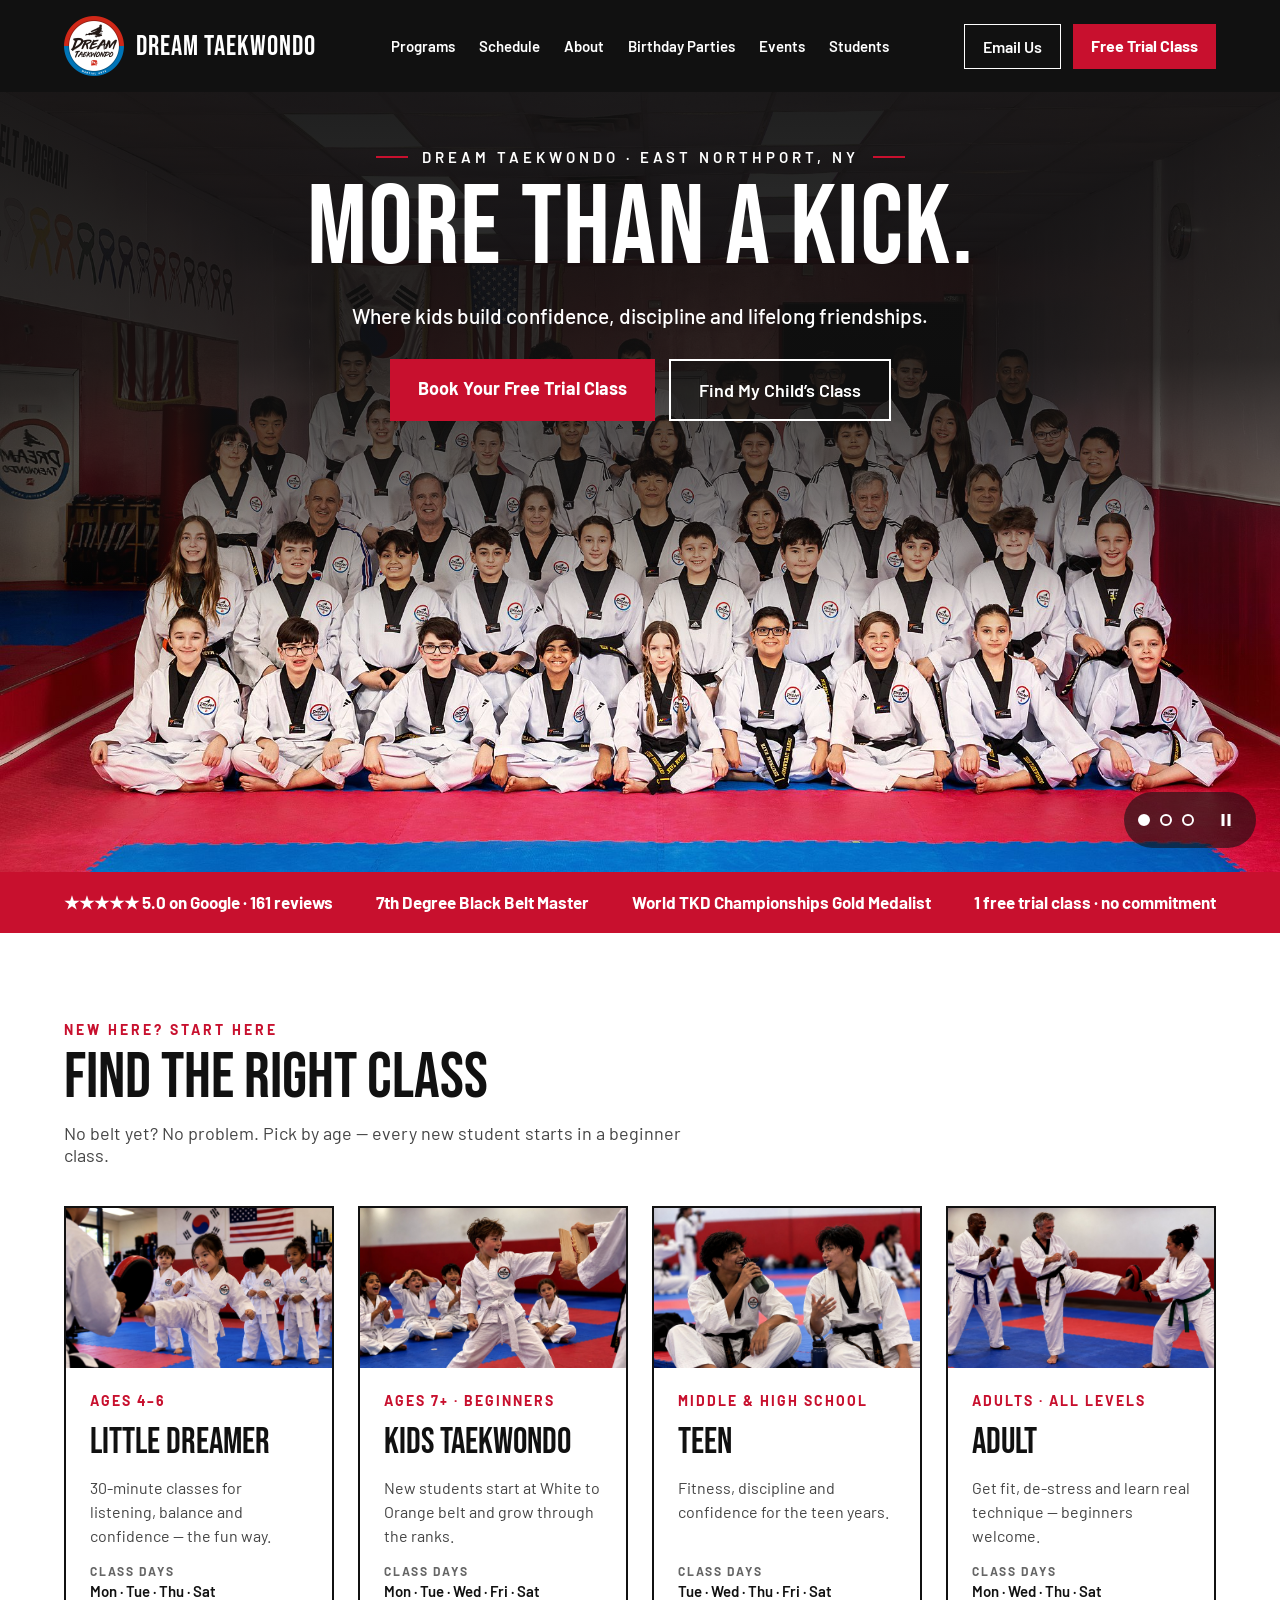
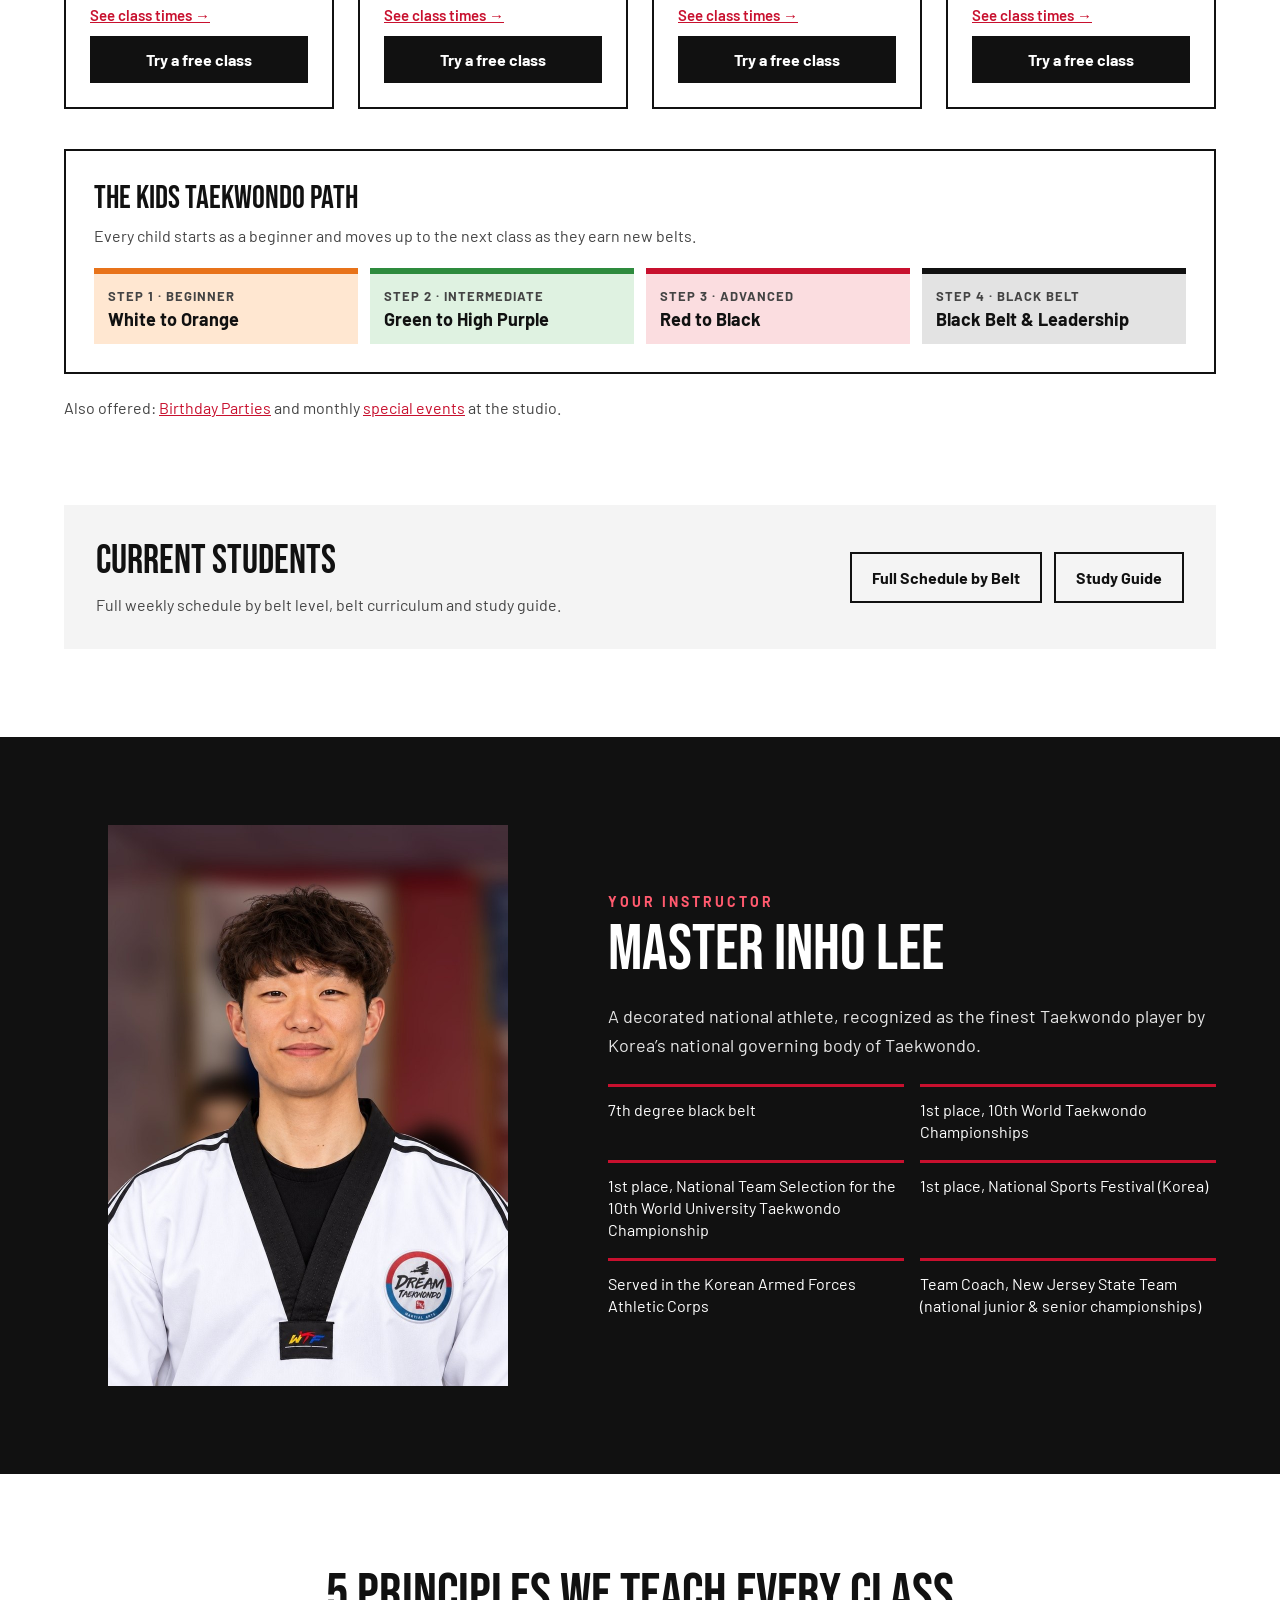
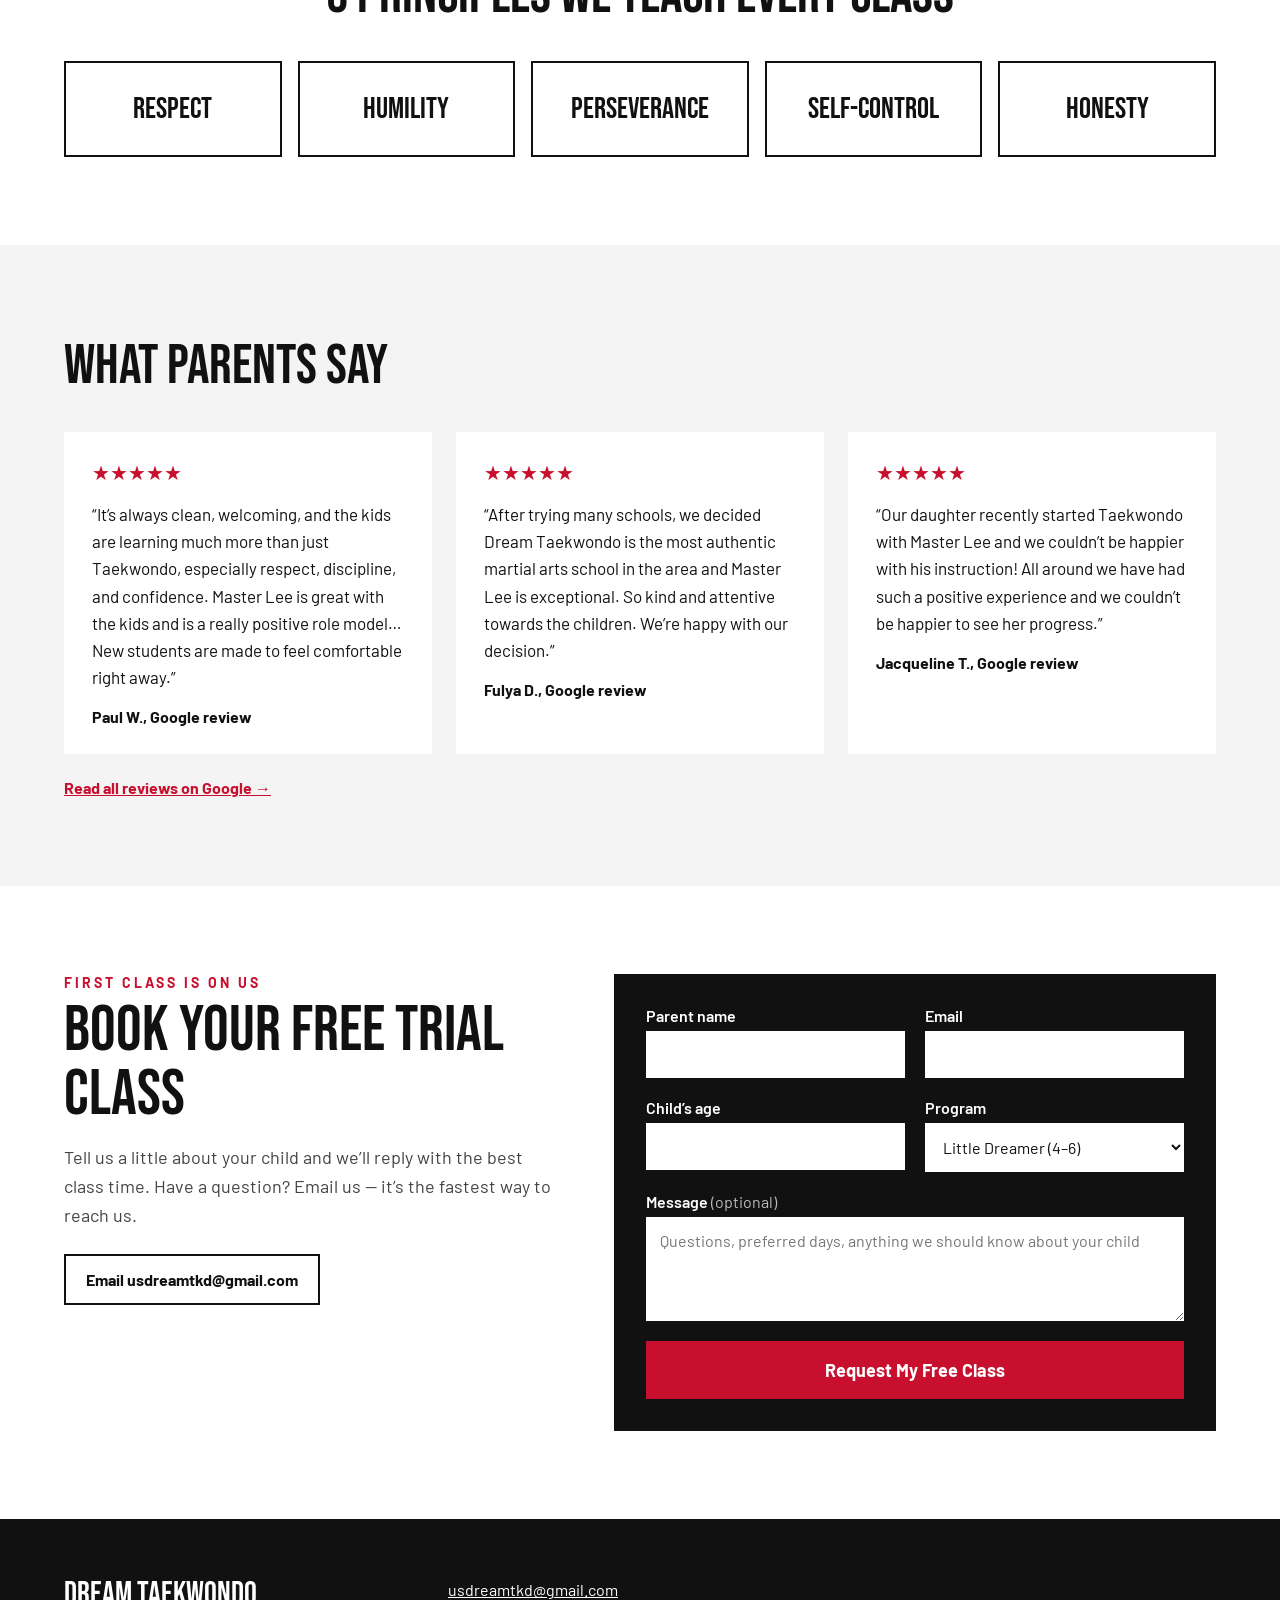
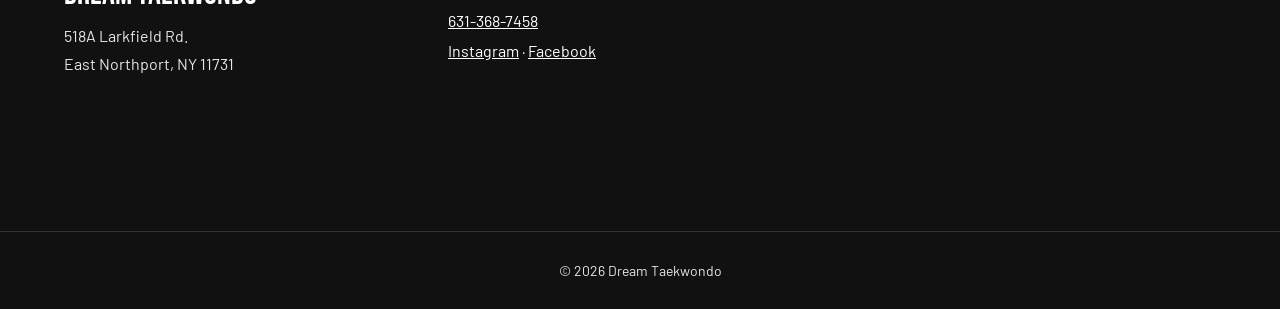
==== commit 8f73c8ac: "Nav: drop Contact (Email Us covers it), phone-menu Email Us, tighter mid-width header Co-Authored-By" ====
--- a/index.html
+++ b/index.html
@@ -13,7 +13,7 @@
 <link rel="preconnect" href="https://fonts.googleapis.com">
 <link rel="preconnect" href="https://fonts.gstatic.com" crossorigin>
 <link href="https://fonts.googleapis.com/css2?family=Bebas+Neue&amp;family=Barlow:wght@400;500;600;700&amp;display=swap" rel="stylesheet">
-<link rel="stylesheet" href="css/style.css?v=6">
+<link rel="stylesheet" href="css/style.css?v=8">
 </head>
 <body>
 <div style="font-family: 'Barlow', sans-serif; color: #111111; background: #FFFFFF; width: 100%;">
@@ -32,7 +32,7 @@
 <a href="parties.html" style="color: #FFFFFF; text-decoration: none;">Birthday Parties</a>
 <a href="events.html" style="color: #FFFFFF; text-decoration: none;">Events</a>
 <a href="students.html" style="color: #FFFFFF; text-decoration: none;">Students</a>
-<a href="#contact" style="color: #FFFFFF; text-decoration: none;">Contact</a>
+<a class="show-sm" href="mailto:usdreamtkd@gmail.com" style="color: #FFFFFF; text-decoration: none;">Email Us</a>
 </nav>
 <div style="display: flex; gap: 12px; flex-wrap: wrap;">
 <a class="hide-sm" href="mailto:usdreamtkd@gmail.com" style="color: #FFFFFF; text-decoration: none; border: 1px solid #FFFFFF; padding: 12px 18px; font-weight: 600;">Email Us</a>
--- a/css/style.css
+++ b/css/style.css
@@ -134,3 +134,13 @@
   .cal-month { display: none !important; }
   .cal-agenda { display: block !important; }
 }
+
+/* Nav item shown only in the phone menu (desktop has the Email Us button) */
+.show-sm { display: none !important; }
+@media (max-width: 760px) { .site-header.is-open .show-sm { display: block !important; } }
+
+/* Laptops / tablets: tighten the header so it stays on one line */
+@media (min-width: 761px) and (max-width: 1180px) {
+  .site-header nav { gap: 14px !important; font-size: 14px !important; }
+  .site-header a[href^="mailto:"], .site-header a[href$="#trial"] { padding: 10px 12px !important; font-size: 14px !important; }
+}
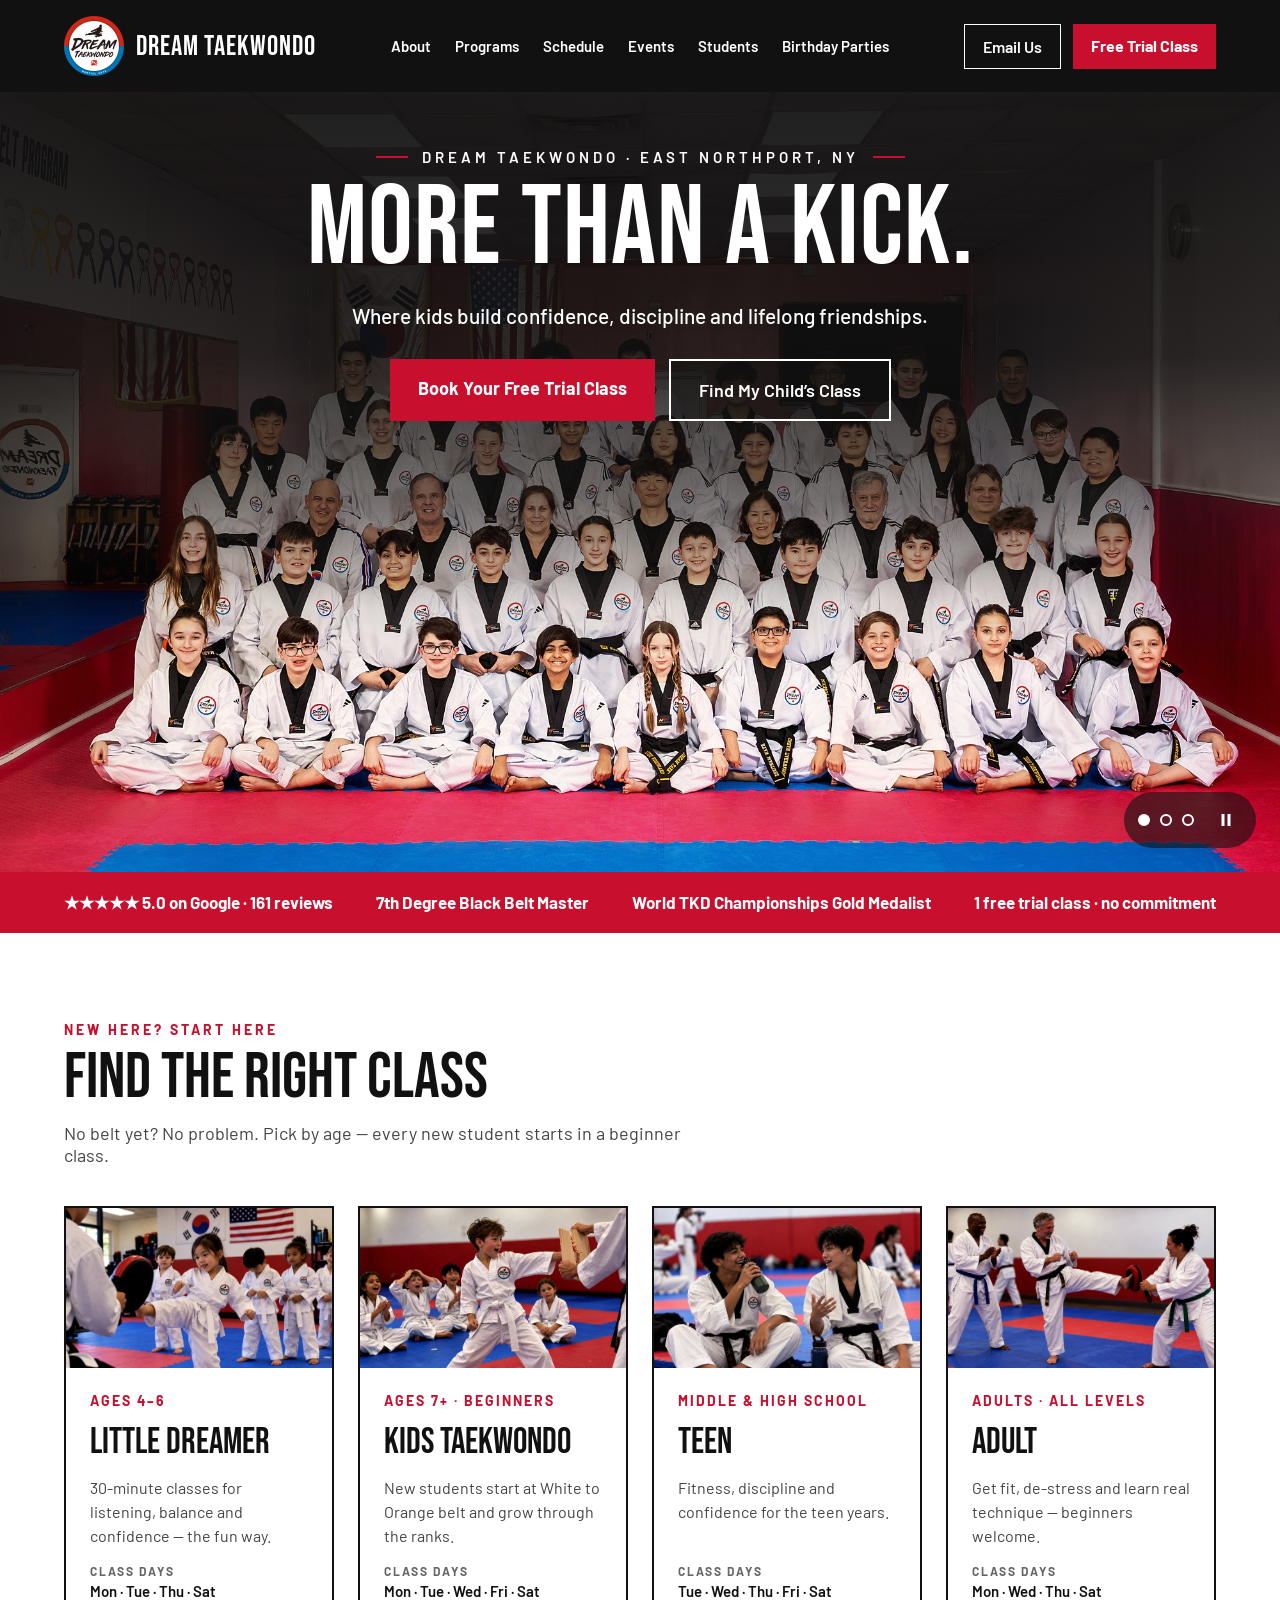
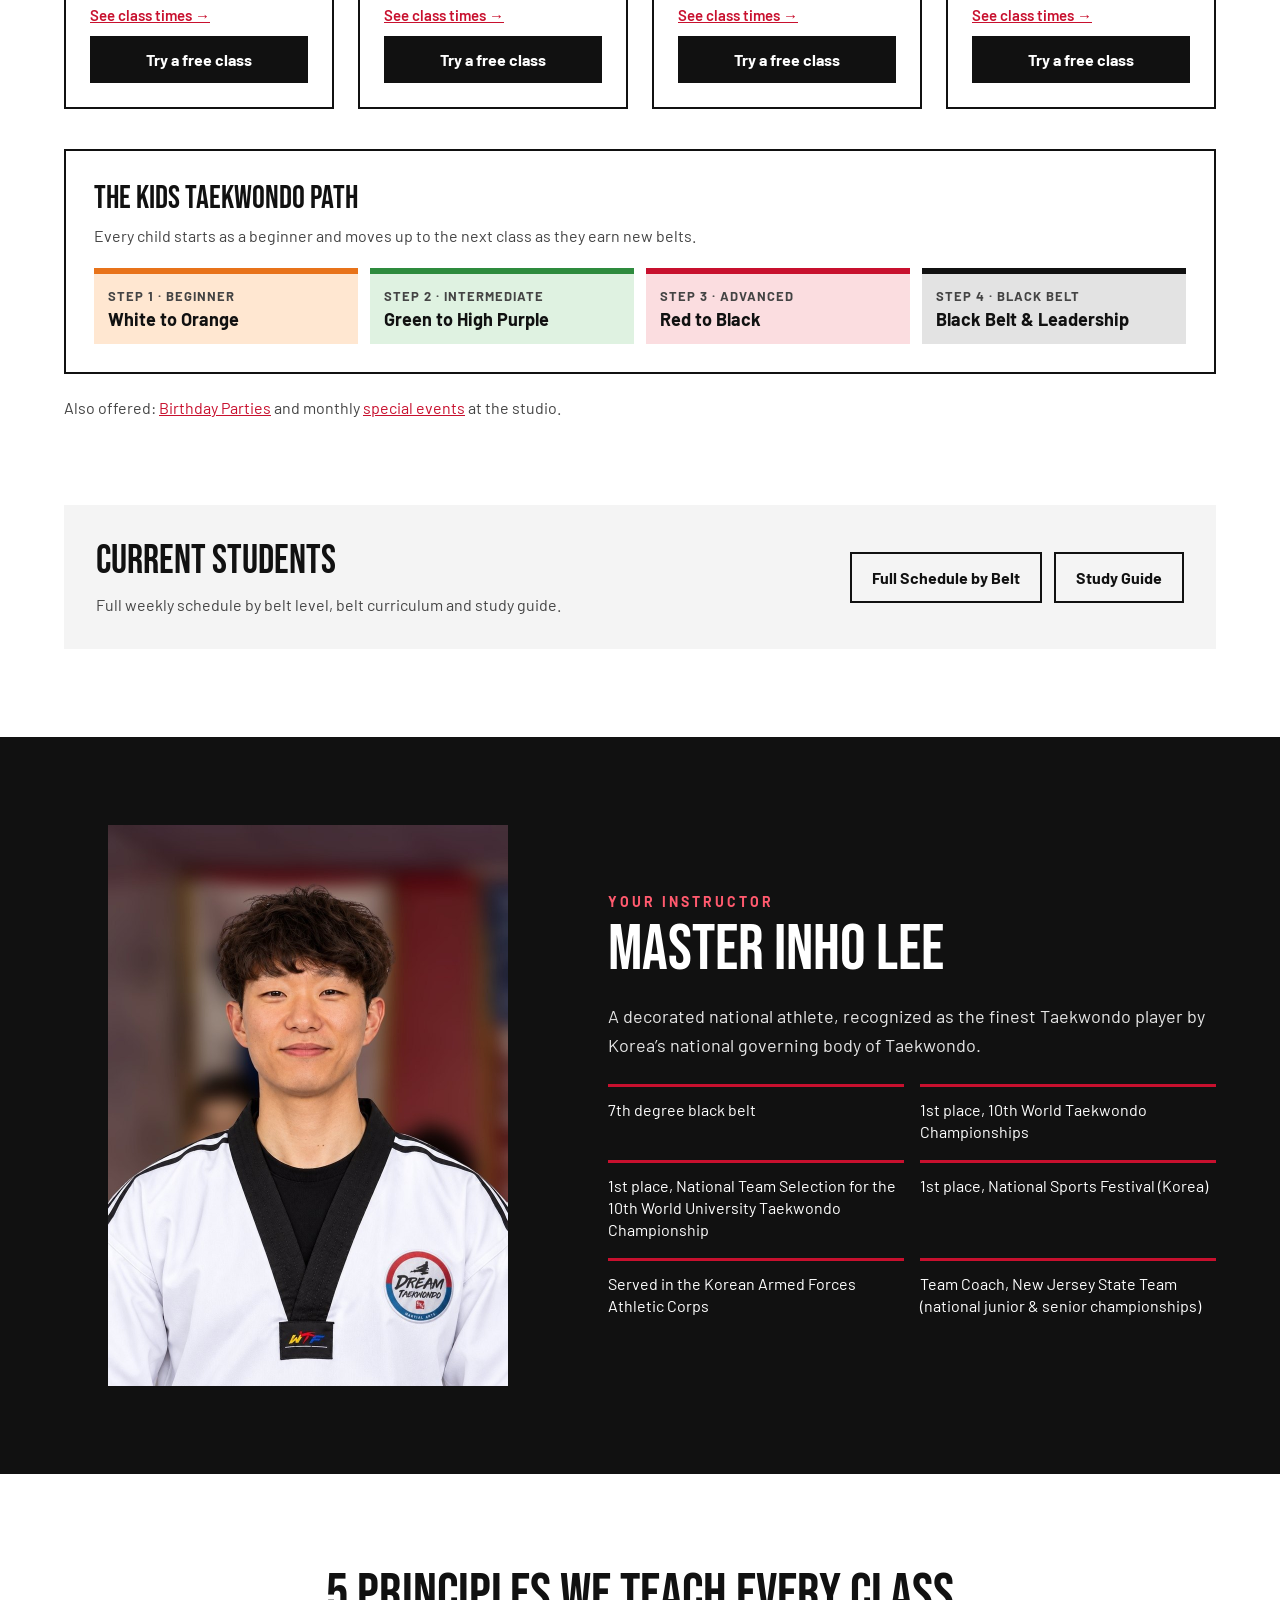
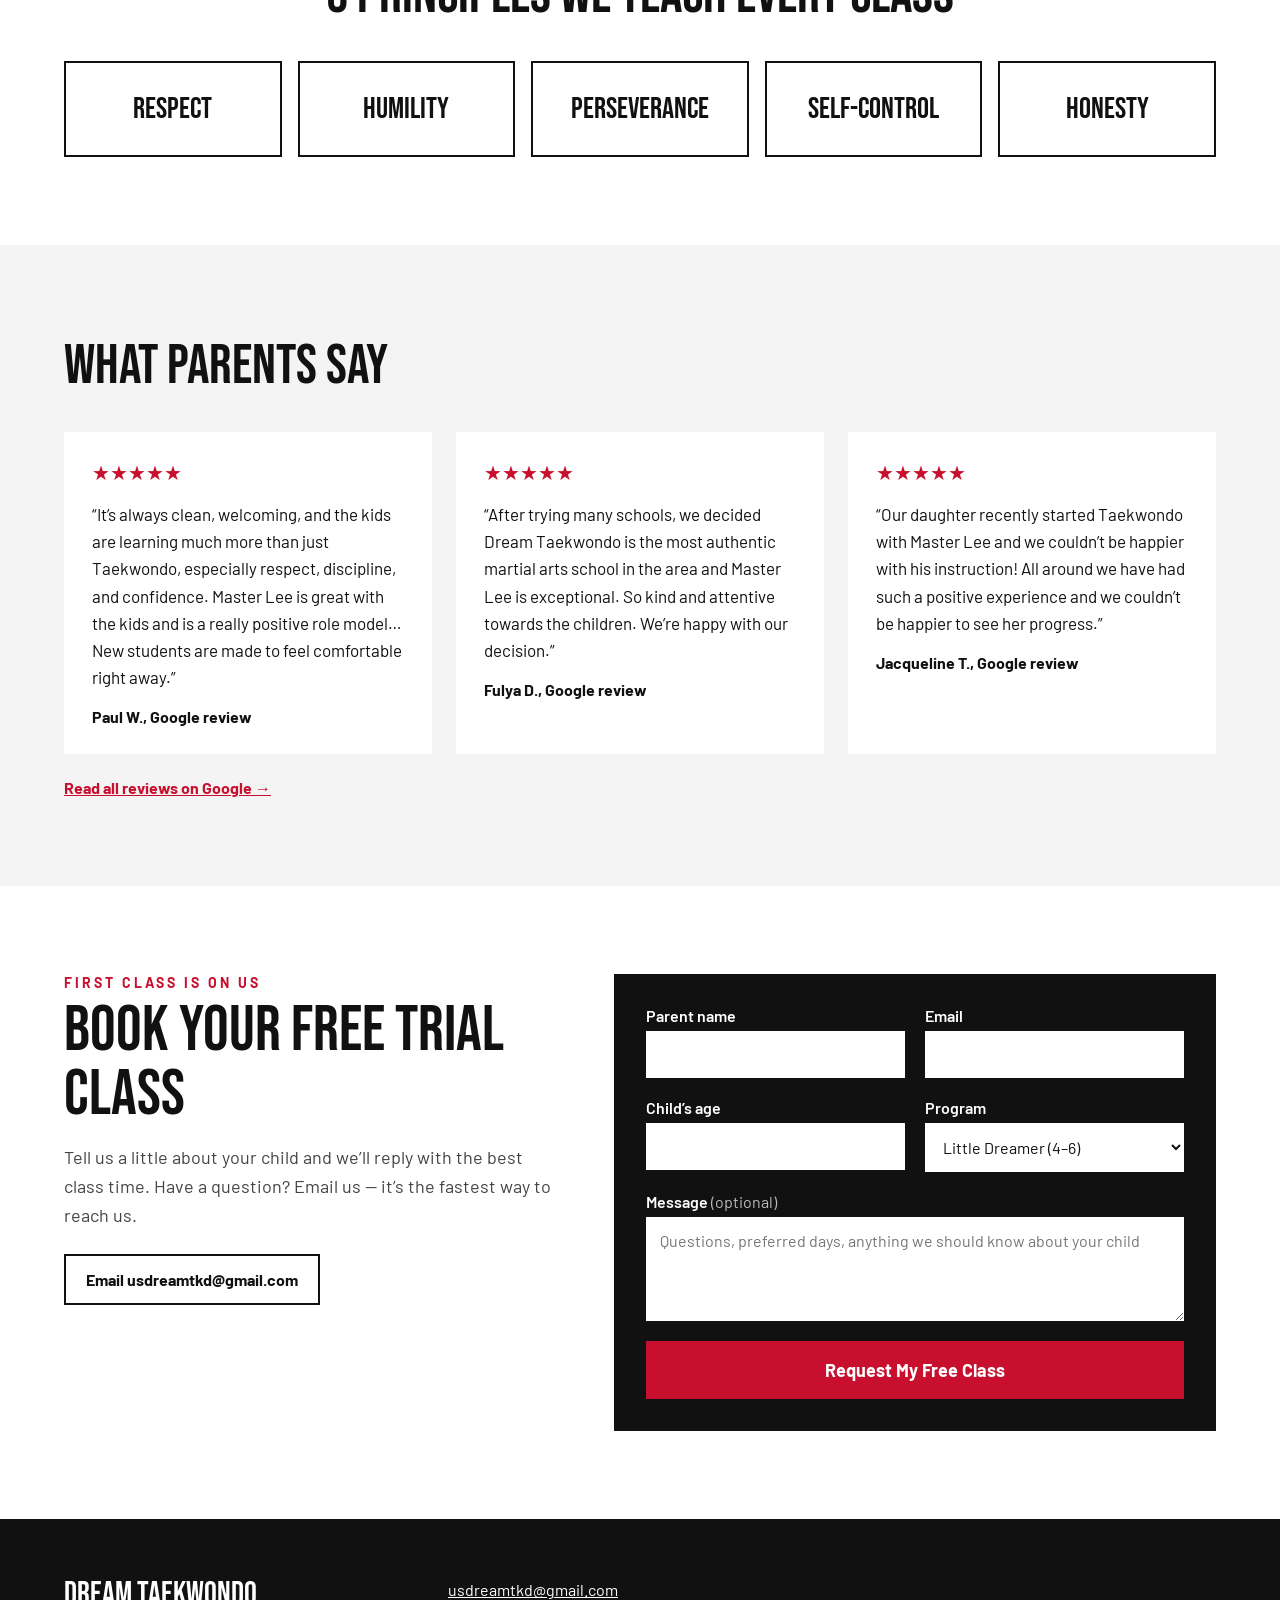
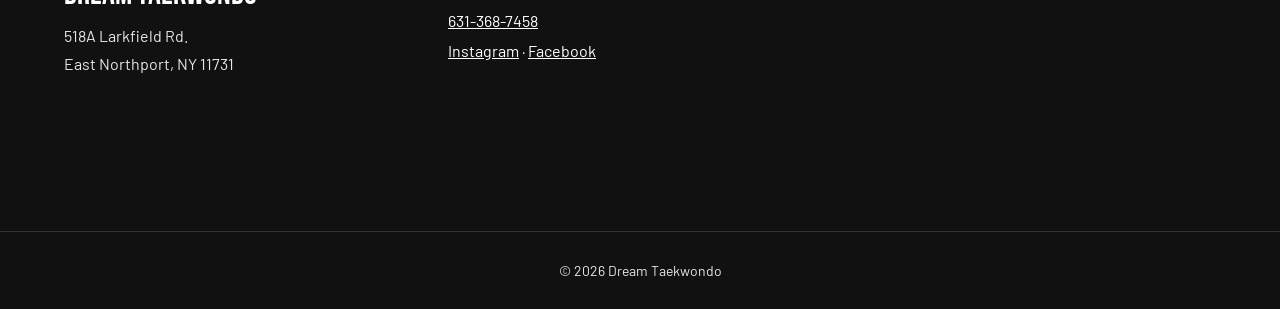
==== commit 8a7bc71d: "Nav order: About, Programs, Schedule, Events, Students, Birthday Parties Co-Authored-By: Claude Opus" ====
--- a/index.html
+++ b/index.html
@@ -26,12 +26,12 @@
 </a>
 <button type="button" class="menu-toggle" aria-expanded="false" aria-controls="site-nav" aria-label="Open menu"><span></span><span></span><span></span></button>
 <nav id="site-nav" aria-label="Main" style="display: flex; flex-wrap: wrap; gap: 24px; font-weight: 600; font-size: 15px;">
-<a href="#programs" style="color: #FFFFFF; text-decoration: none;">Programs</a>
+<a href="#about" style="color: #FFFFFF; text-decoration: none;">About</a>
+<a href="#find" style="color: #FFFFFF; text-decoration: none;">Programs</a>
 <a href="schedule.html" style="color: #FFFFFF; text-decoration: none;">Schedule</a>
-<a href="#about" style="color: #FFFFFF; text-decoration: none;">About</a>
-<a href="parties.html" style="color: #FFFFFF; text-decoration: none;">Birthday Parties</a>
 <a href="events.html" style="color: #FFFFFF; text-decoration: none;">Events</a>
 <a href="students.html" style="color: #FFFFFF; text-decoration: none;">Students</a>
+<a href="parties.html" style="color: #FFFFFF; text-decoration: none;">Birthday Parties</a>
 <a class="show-sm" href="mailto:usdreamtkd@gmail.com" style="color: #FFFFFF; text-decoration: none;">Email Us</a>
 </nav>
 <div style="display: flex; gap: 12px; flex-wrap: wrap;">
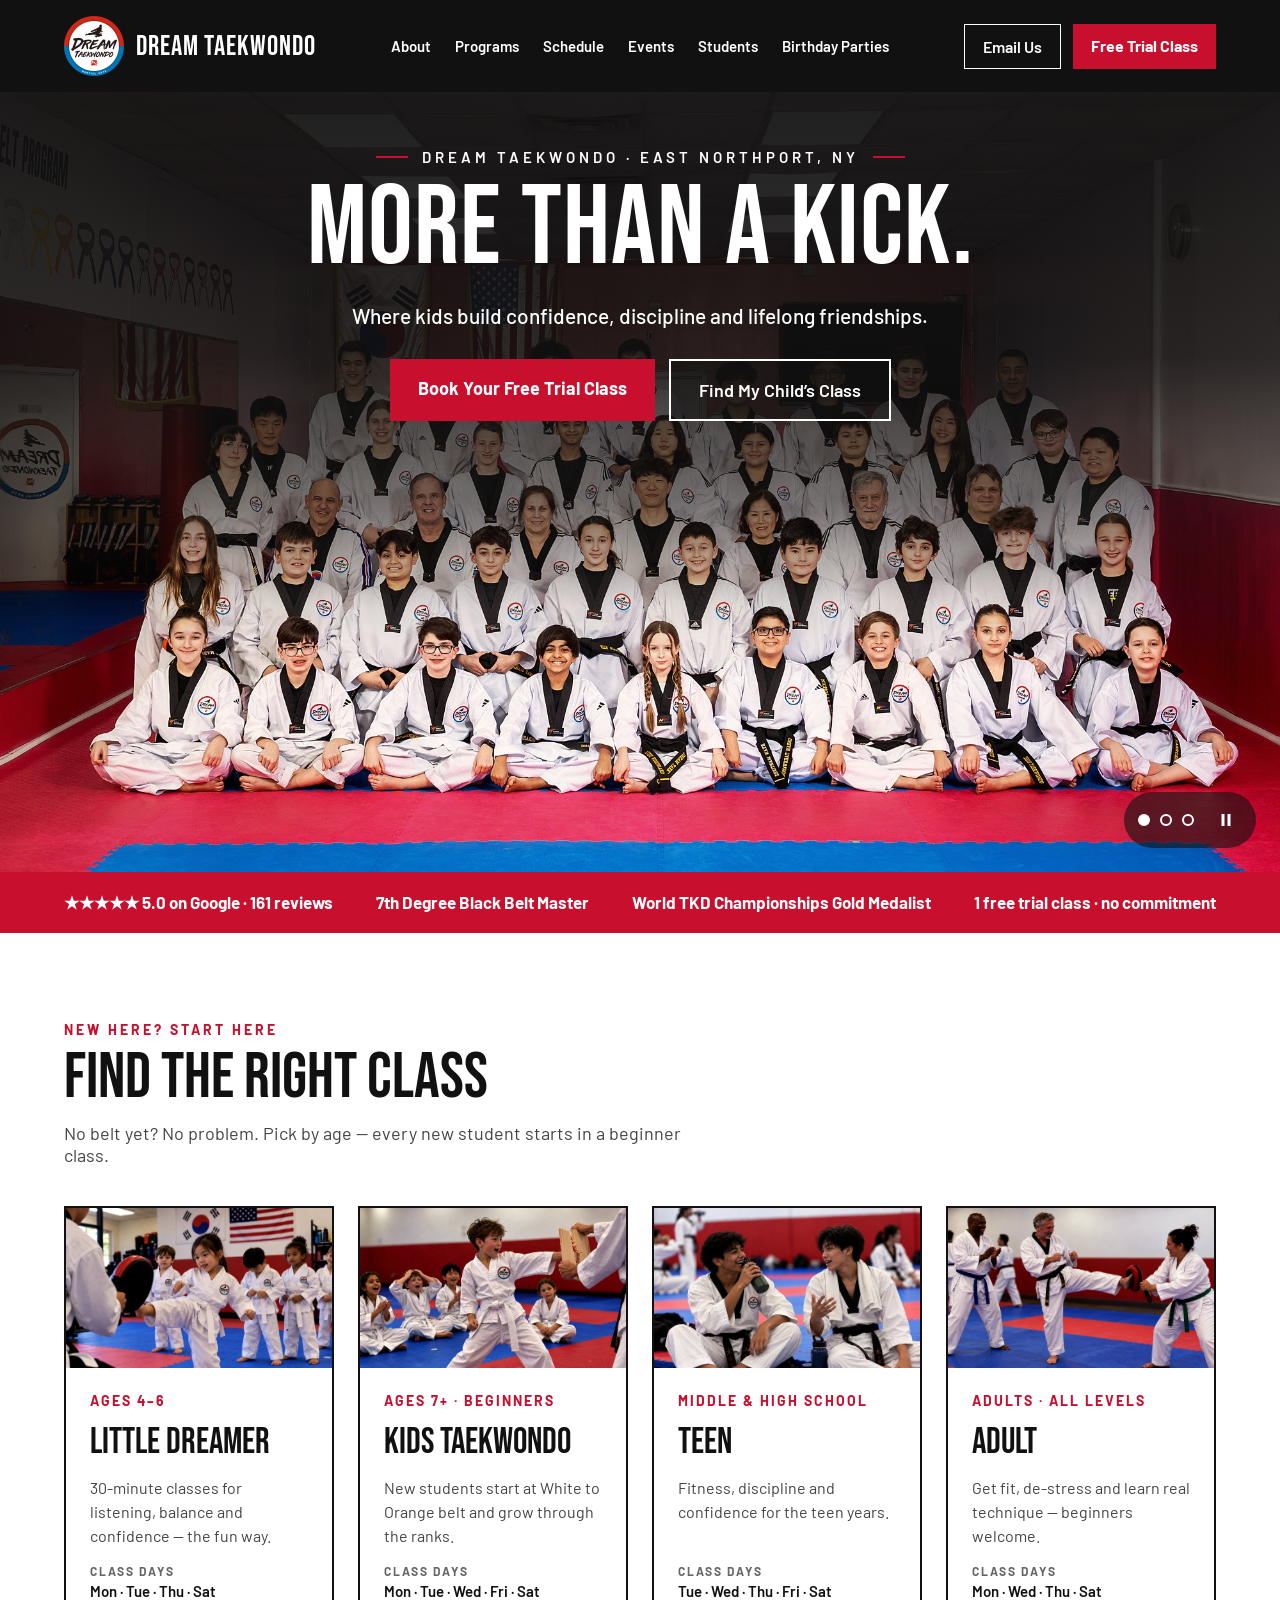
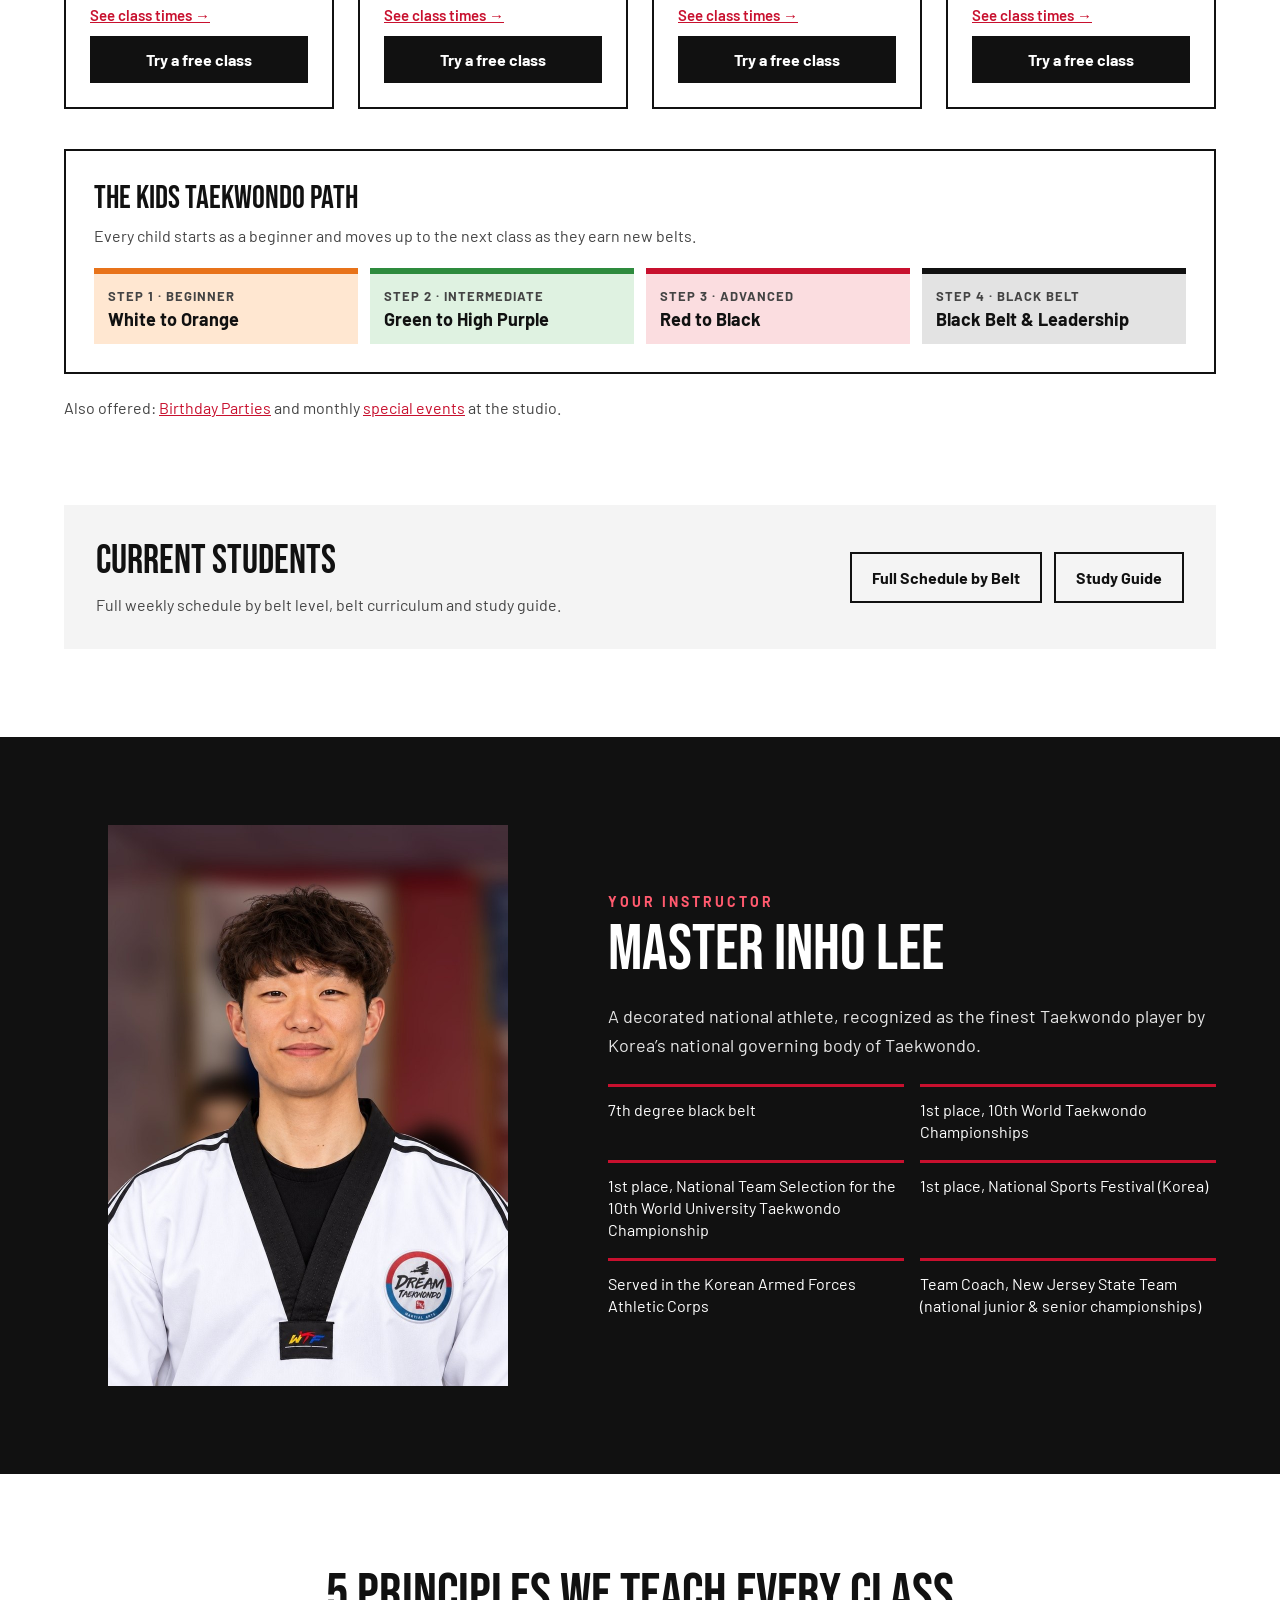
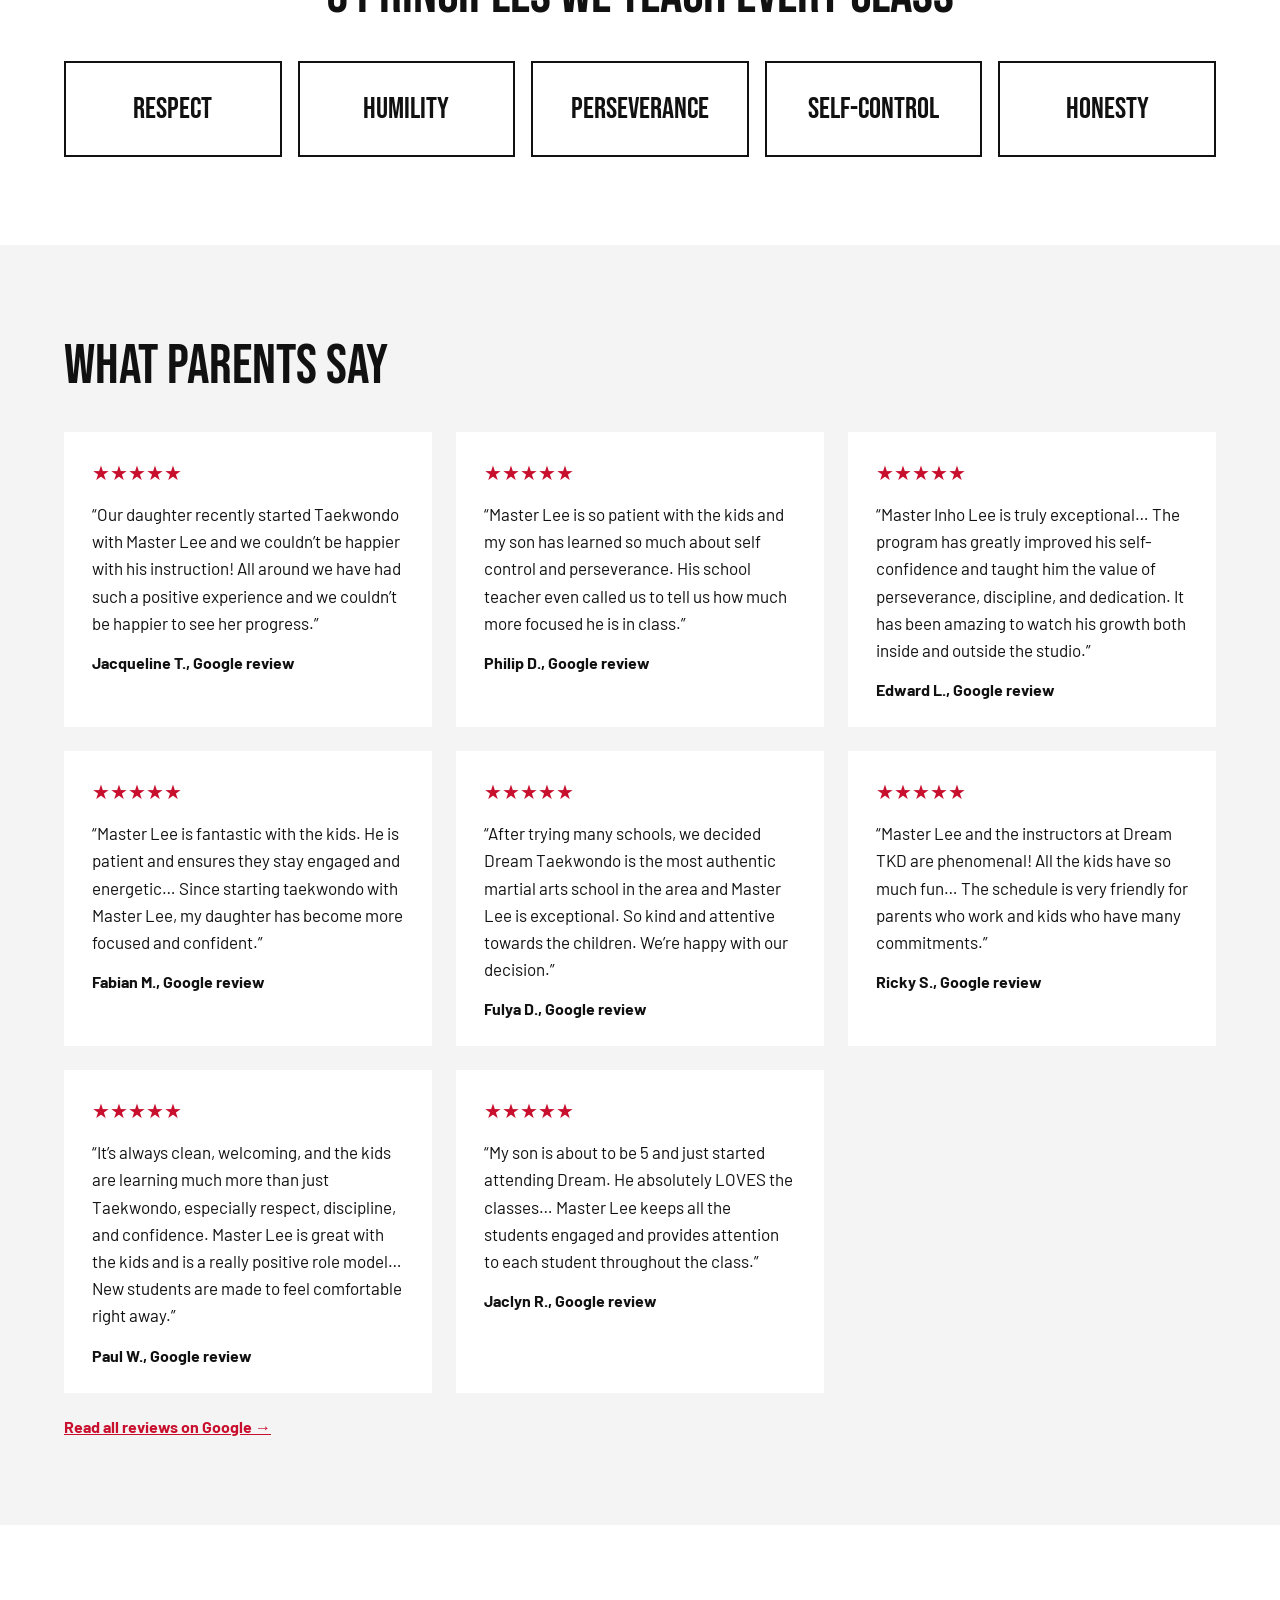
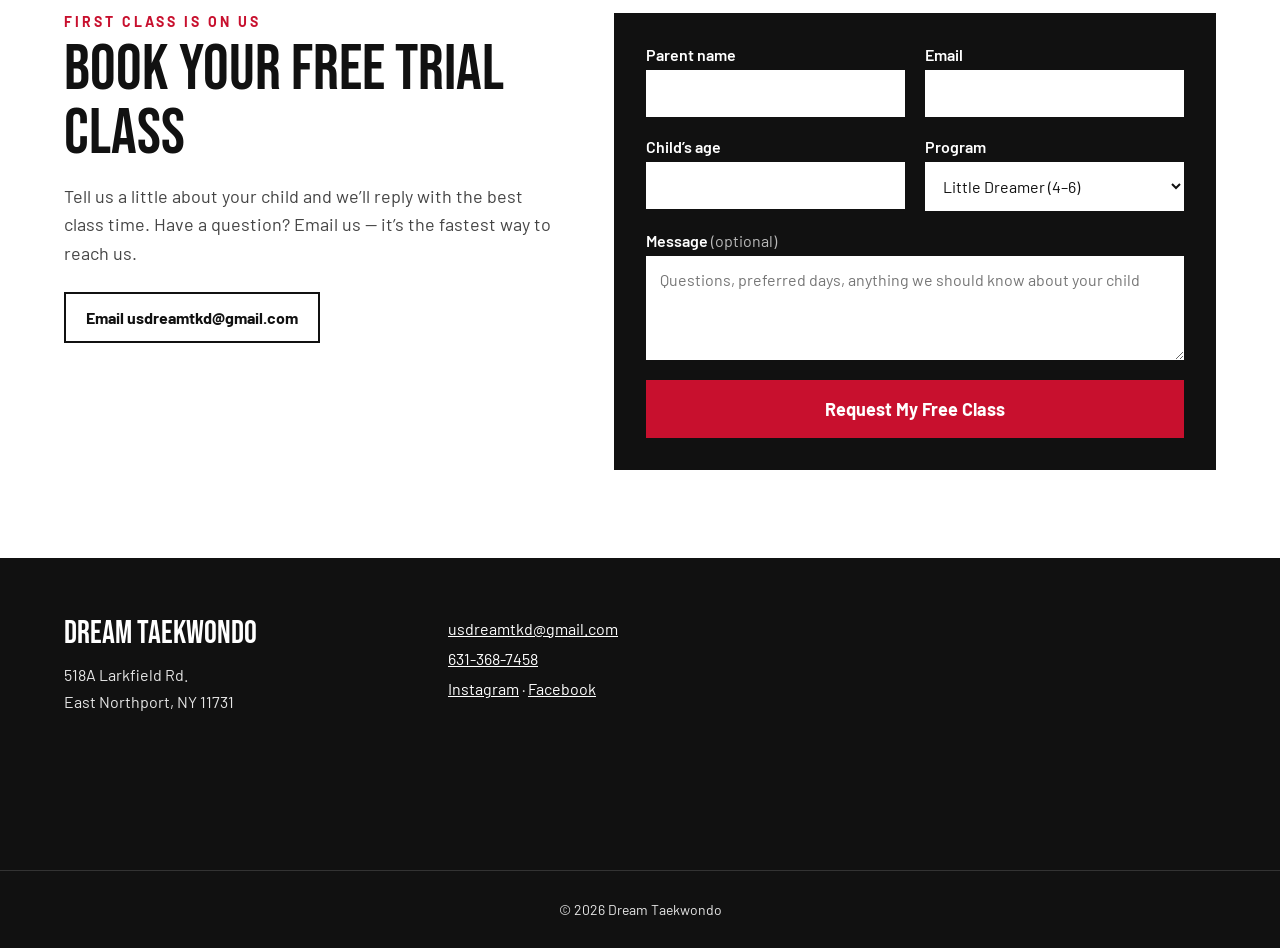
==== commit 42f19e3d: "Reviews: pool of 8 Google reviews, 3 shown at random per visit Co-Authored-By: Claude Opus 5.5 <nore" ====
--- a/index.html
+++ b/index.html
@@ -2,6 +2,9 @@
 <html lang="en">
 <head>
 <meta charset="utf-8">
+<!-- Google Analytics -->
+<script async src="https://www.googletagmanager.com/gtag/js?id=G-QPGLDK92RG"></script>
+<script>window.dataLayer=window.dataLayer||[];function gtag(){dataLayer.push(arguments);}gtag('js',new Date());gtag('config','G-QPGLDK92RG');</script>
 <meta name="viewport" content="width=device-width, initial-scale=1">
 <title>Dream Taekwondo | Kids, Teen & Adult Taekwondo in East Northport, NY</title>
 <meta name="description" content="Taekwondo classes for ages 4 to adult in East Northport, NY. Taught by 7th-degree black belt Master Inho Lee. Book a free trial class.">
@@ -189,6 +192,11 @@
 <figure style="margin: 0; background: #FFFFFF; padding: 28px; display: flex; flex-direction: column; gap: 16px;"><span style="color: #C8102E; font-size: 20px;" aria-label="5 stars">★★★★★</span><blockquote style="margin: 0; font-size: 17px; line-height: 1.6;">“It’s always clean, welcoming, and the kids are learning much more than just Taekwondo, especially respect, discipline, and confidence. Master Lee is great with the kids and is a really positive role model… New students are made to feel comfortable right away.”</blockquote><figcaption style="font-weight: 700;">Paul W., Google review</figcaption></figure>
 <figure style="margin: 0; background: #FFFFFF; padding: 28px; display: flex; flex-direction: column; gap: 16px;"><span style="color: #C8102E; font-size: 20px;" aria-label="5 stars">★★★★★</span><blockquote style="margin: 0; font-size: 17px; line-height: 1.6;">“After trying many schools, we decided Dream Taekwondo is the most authentic martial arts school in the area and Master Lee is exceptional. So kind and attentive towards the children. We’re happy with our decision.”</blockquote><figcaption style="font-weight: 700;">Fulya D., Google review</figcaption></figure>
 <figure style="margin: 0; background: #FFFFFF; padding: 28px; display: flex; flex-direction: column; gap: 16px;"><span style="color: #C8102E; font-size: 20px;" aria-label="5 stars">★★★★★</span><blockquote style="margin: 0; font-size: 17px; line-height: 1.6;">“Our daughter recently started Taekwondo with Master Lee and we couldn’t be happier with his instruction! All around we have had such a positive experience and we couldn’t be happier to see her progress.”</blockquote><figcaption style="font-weight: 700;">Jacqueline T., Google review</figcaption></figure>
+<figure style="margin: 0; background: #FFFFFF; padding: 28px; display: flex; flex-direction: column; gap: 16px;"><span style="color: #C8102E; font-size: 20px;" aria-label="5 stars">★★★★★</span><blockquote style="margin: 0; font-size: 17px; line-height: 1.6;">“Master Inho Lee is truly exceptional… The program has greatly improved his self-confidence and taught him the value of perseverance, discipline, and dedication. It has been amazing to watch his growth both inside and outside the studio.”</blockquote><figcaption style="font-weight: 700;">Edward L., Google review</figcaption></figure>
+<figure style="margin: 0; background: #FFFFFF; padding: 28px; display: flex; flex-direction: column; gap: 16px;"><span style="color: #C8102E; font-size: 20px;" aria-label="5 stars">★★★★★</span><blockquote style="margin: 0; font-size: 17px; line-height: 1.6;">“My son is about to be 5 and just started attending Dream. He absolutely LOVES the classes… Master Lee keeps all the students engaged and provides attention to each student throughout the class.”</blockquote><figcaption style="font-weight: 700;">Jaclyn R., Google review</figcaption></figure>
+<figure style="margin: 0; background: #FFFFFF; padding: 28px; display: flex; flex-direction: column; gap: 16px;"><span style="color: #C8102E; font-size: 20px;" aria-label="5 stars">★★★★★</span><blockquote style="margin: 0; font-size: 17px; line-height: 1.6;">“Master Lee is fantastic with the kids. He is patient and ensures they stay engaged and energetic… Since starting taekwondo with Master Lee, my daughter has become more focused and confident.”</blockquote><figcaption style="font-weight: 700;">Fabian M., Google review</figcaption></figure>
+<figure style="margin: 0; background: #FFFFFF; padding: 28px; display: flex; flex-direction: column; gap: 16px;"><span style="color: #C8102E; font-size: 20px;" aria-label="5 stars">★★★★★</span><blockquote style="margin: 0; font-size: 17px; line-height: 1.6;">“Master Lee and the instructors at Dream TKD are phenomenal! All the kids have so much fun… The schedule is very friendly for parents who work and kids who have many commitments.”</blockquote><figcaption style="font-weight: 700;">Ricky S., Google review</figcaption></figure>
+<figure style="margin: 0; background: #FFFFFF; padding: 28px; display: flex; flex-direction: column; gap: 16px;"><span style="color: #C8102E; font-size: 20px;" aria-label="5 stars">★★★★★</span><blockquote style="margin: 0; font-size: 17px; line-height: 1.6;">“Master Lee is so patient with the kids and my son has learned so much about self control and perseverance. His school teacher even called us to tell us how much more focused he is in class.”</blockquote><figcaption style="font-weight: 700;">Philip D., Google review</figcaption></figure>
 </div>
 <p style="margin: 24px 0 0;"><a href="https://www.google.com/search?q=dream+tae+kwon+do+east+northport&hl=en" target="_blank" rel="noopener" style="font-weight: 700;">Read all reviews on Google →</a></p>
 </div>
@@ -234,6 +242,6 @@
 <p class="admin-row" style="margin: 0; padding: 20px 24px; text-align: center; font-size: 14px; border-top: 1px solid #333333;"><span class="admin-tap" style="display: inline-block; cursor: default; user-select: none; -webkit-user-select: none; -webkit-touch-callout: none; touch-action: manipulation; padding: 10px 16px;">© 2026 Dream Taekwondo</span></p>
 </footer>
 </div>
-<script src="js/main.js?v=6"></script>
+<script src="js/main.js?v=8"></script>
 </body>
 </html>
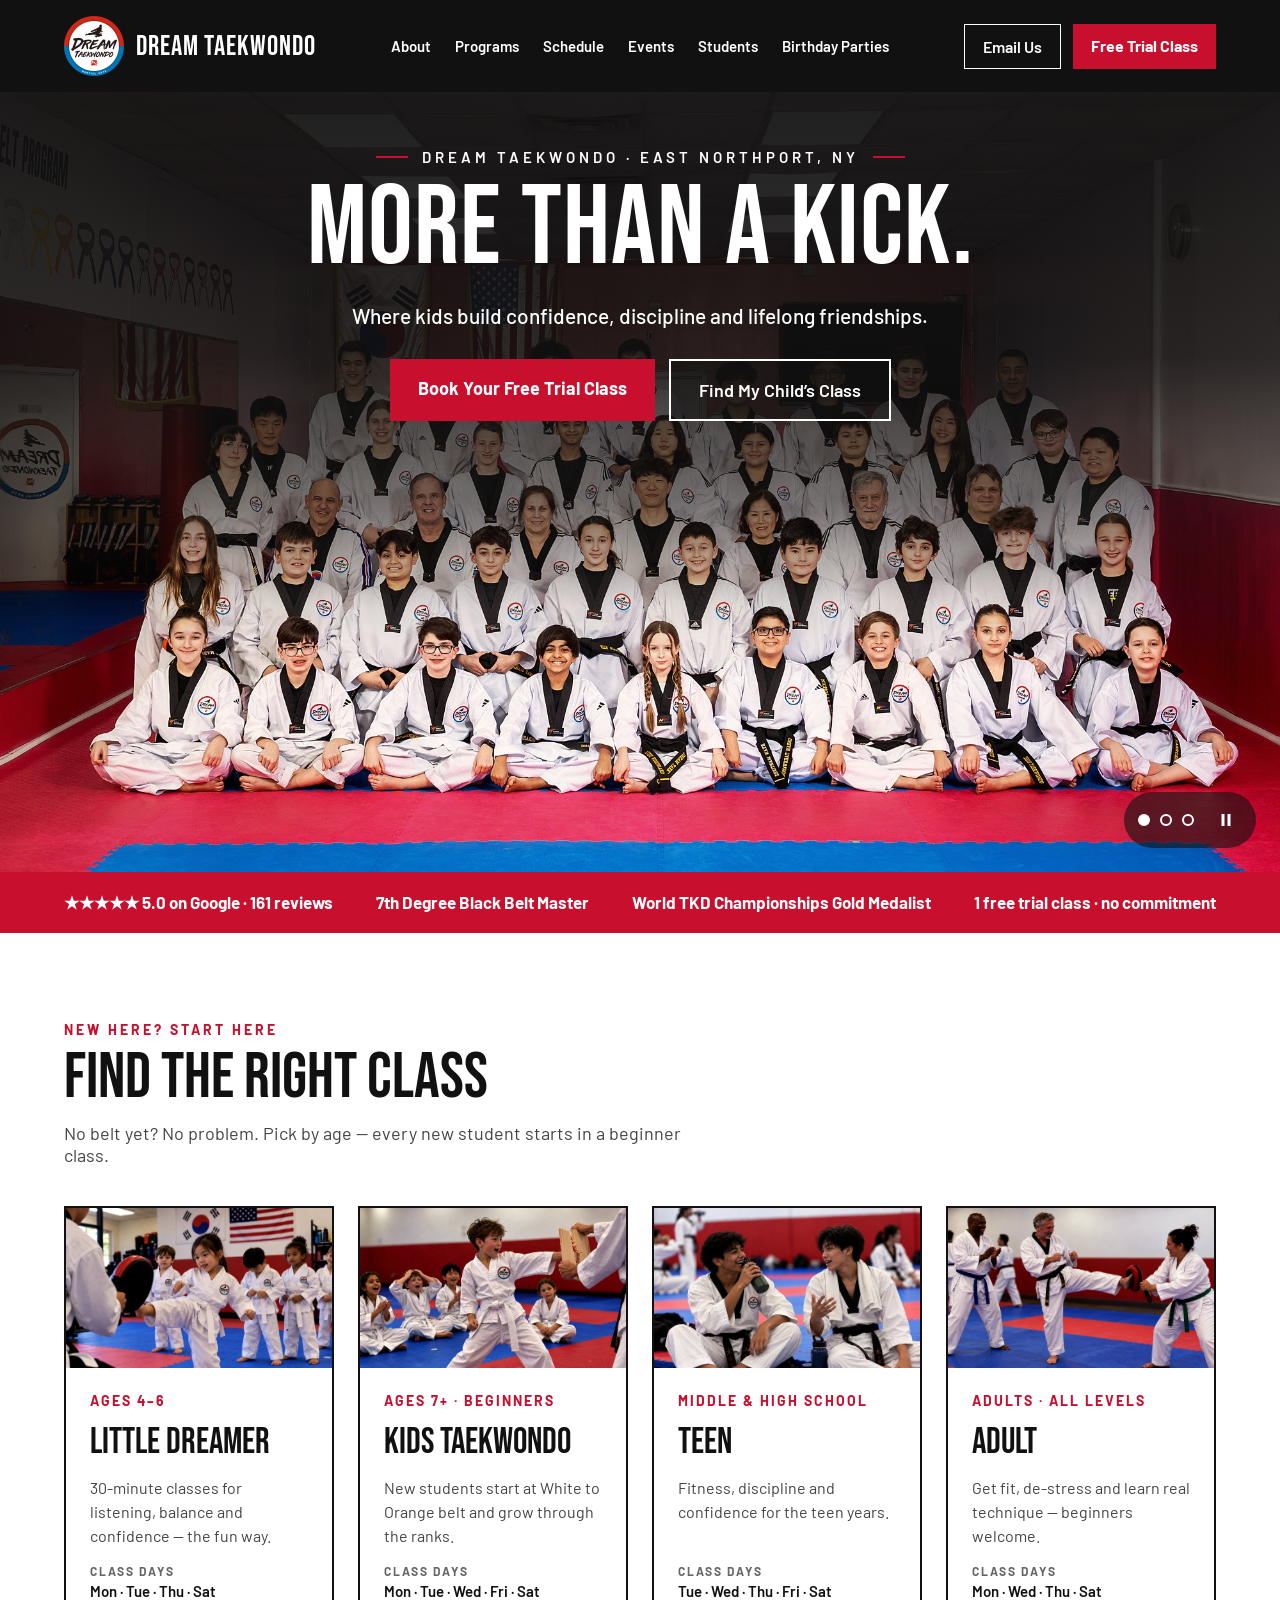
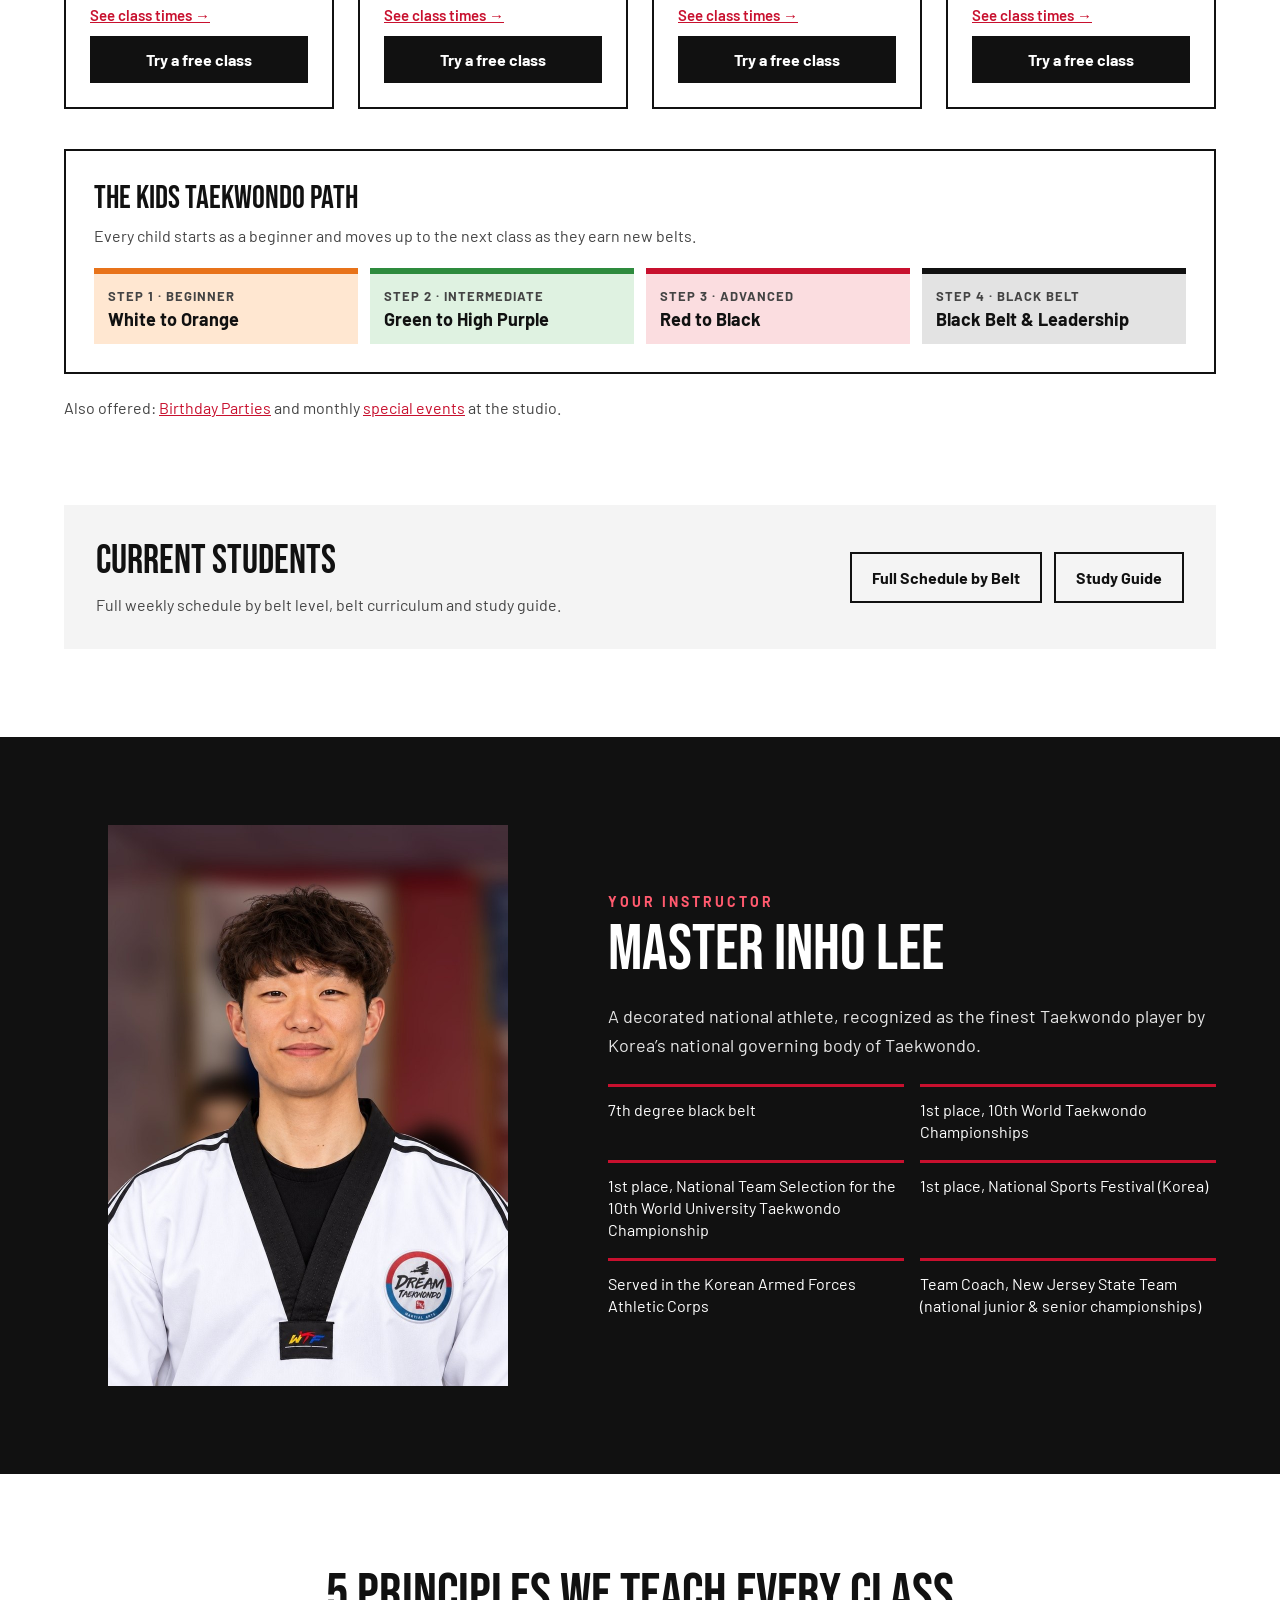
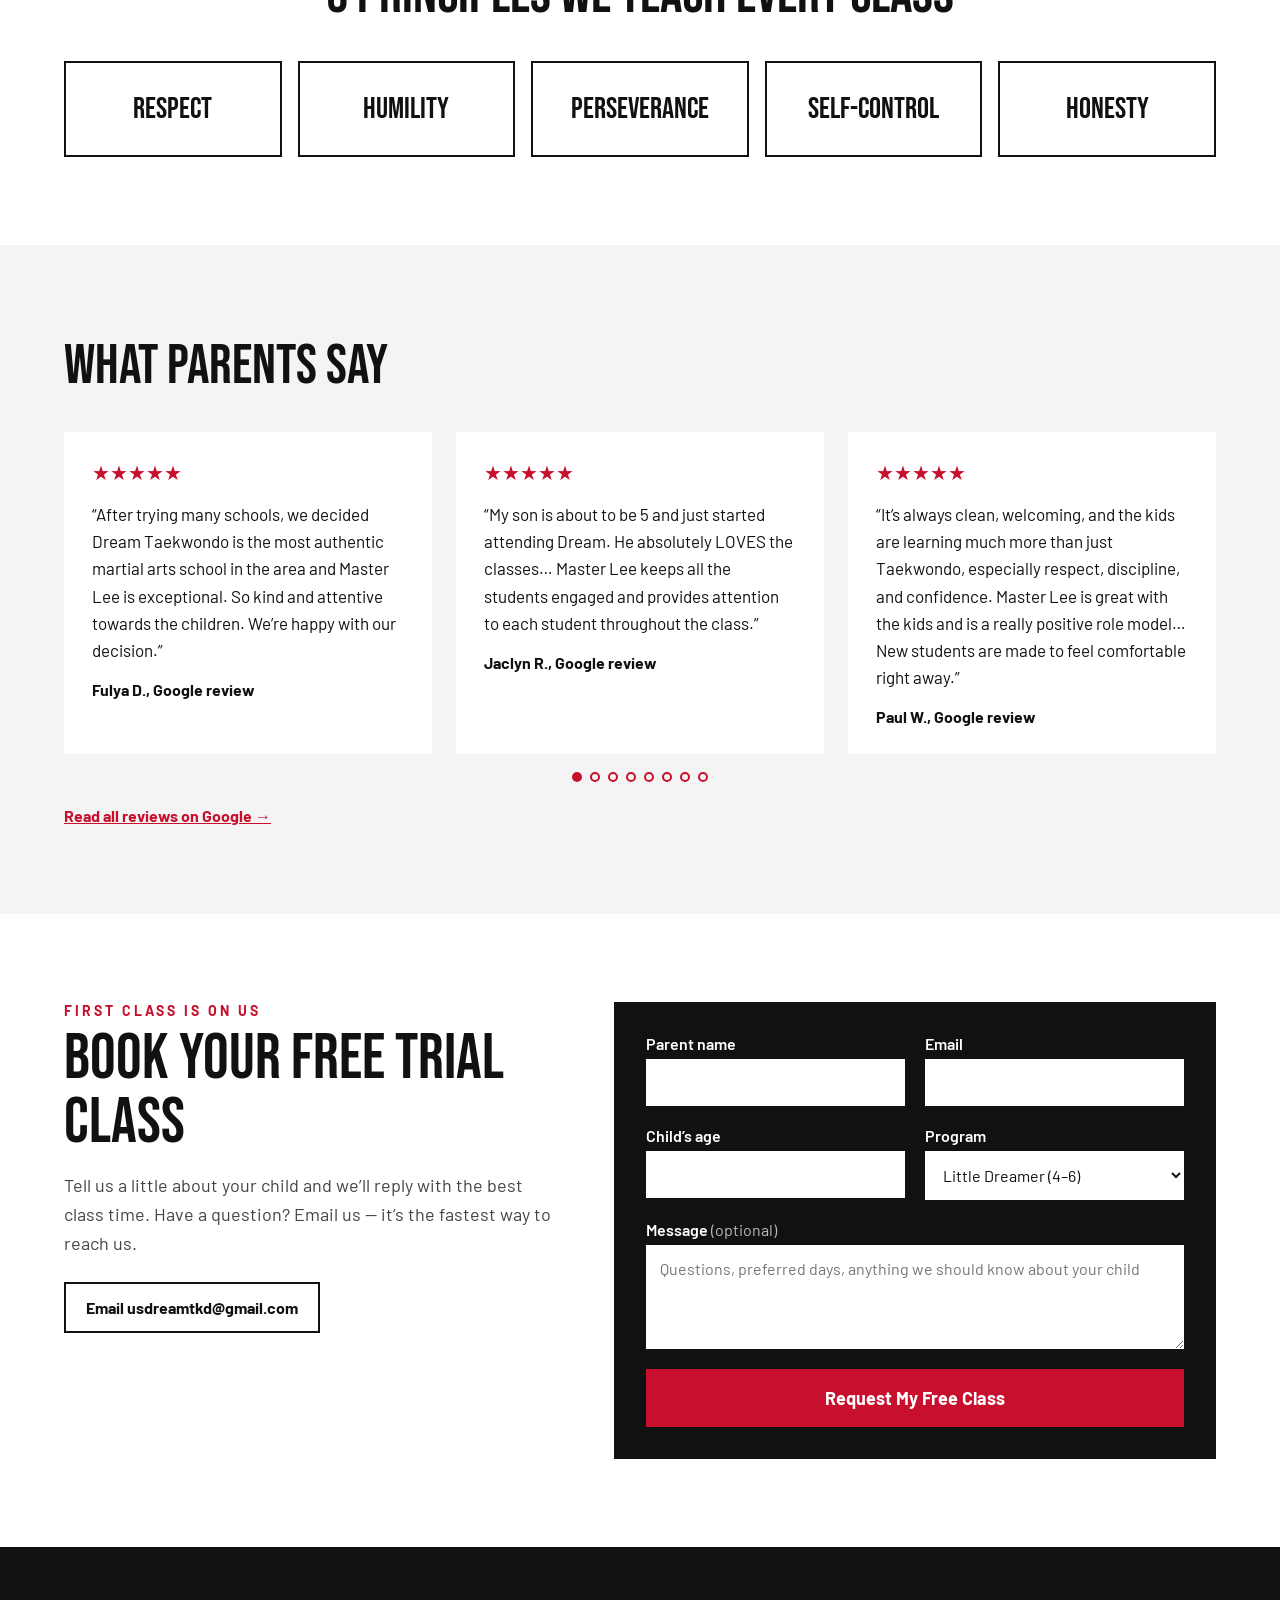
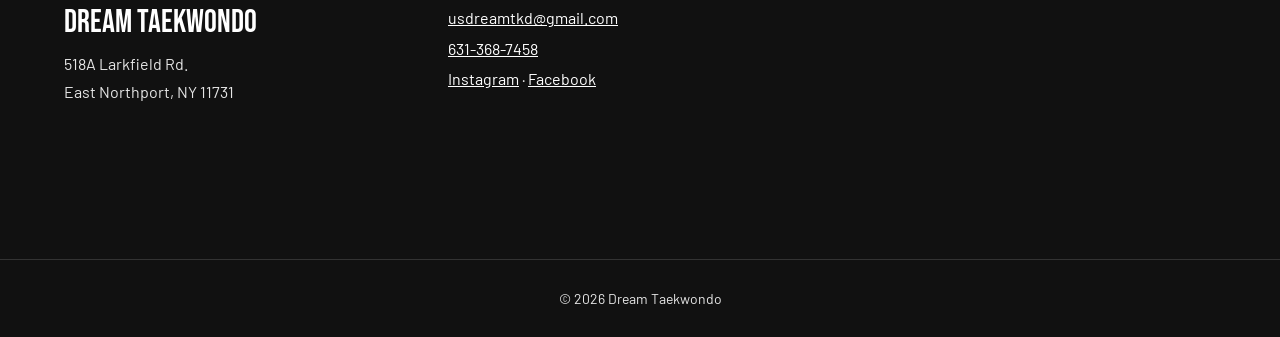
==== commit 943d0813: "Reviews: auto-sliding carousel (3 desktop / 1 phone), dots, swipe Co-Authored-By: Claude Opus 5.5 <n" ====
--- a/index.html
+++ b/index.html
@@ -16,7 +16,7 @@
 <link rel="preconnect" href="https://fonts.googleapis.com">
 <link rel="preconnect" href="https://fonts.gstatic.com" crossorigin>
 <link href="https://fonts.googleapis.com/css2?family=Bebas+Neue&amp;family=Barlow:wght@400;500;600;700&amp;display=swap" rel="stylesheet">
-<link rel="stylesheet" href="css/style.css?v=8">
+<link rel="stylesheet" href="css/style.css?v=9">
 </head>
 <body>
 <div style="font-family: 'Barlow', sans-serif; color: #111111; background: #FFFFFF; width: 100%;">
@@ -242,6 +242,6 @@
 <p class="admin-row" style="margin: 0; padding: 20px 24px; text-align: center; font-size: 14px; border-top: 1px solid #333333;"><span class="admin-tap" style="display: inline-block; cursor: default; user-select: none; -webkit-user-select: none; -webkit-touch-callout: none; touch-action: manipulation; padding: 10px 16px;">© 2026 Dream Taekwondo</span></p>
 </footer>
 </div>
-<script src="js/main.js?v=8"></script>
+<script src="js/main.js?v=10"></script>
 </body>
 </html>
--- a/css/style.css
+++ b/css/style.css
@@ -144,3 +144,12 @@
   .site-header nav { gap: 14px !important; font-size: 14px !important; }
   .site-header a[href^="mailto:"], .site-header a[href$="#trial"] { padding: 10px 12px !important; font-size: 14px !important; }
 }
+
+/* Reviews carousel */
+.reviews.rv-on { display: block !important; overflow: hidden !important; margin: 0 !important; padding: 0 !important; }
+.rv-track { display: flex; gap: 24px; transition: transform .7s ease; will-change: transform; }
+.rv-track > figure { flex: 0 0 calc((100% - (var(--per, 3) - 1) * 24px) / var(--per, 3)) !important; box-sizing: border-box; }
+.rv-dots { display: flex; gap: 8px; justify-content: center; margin-top: 18px; }
+.rv-dots button { width: 10px; height: 10px; border-radius: 50%; border: 2px solid #C8102E; background: transparent; padding: 0; cursor: pointer; }
+.rv-dots button.is-active { background: #C8102E; }
+@media (prefers-reduced-motion: reduce) { .rv-track { transition: none; } }
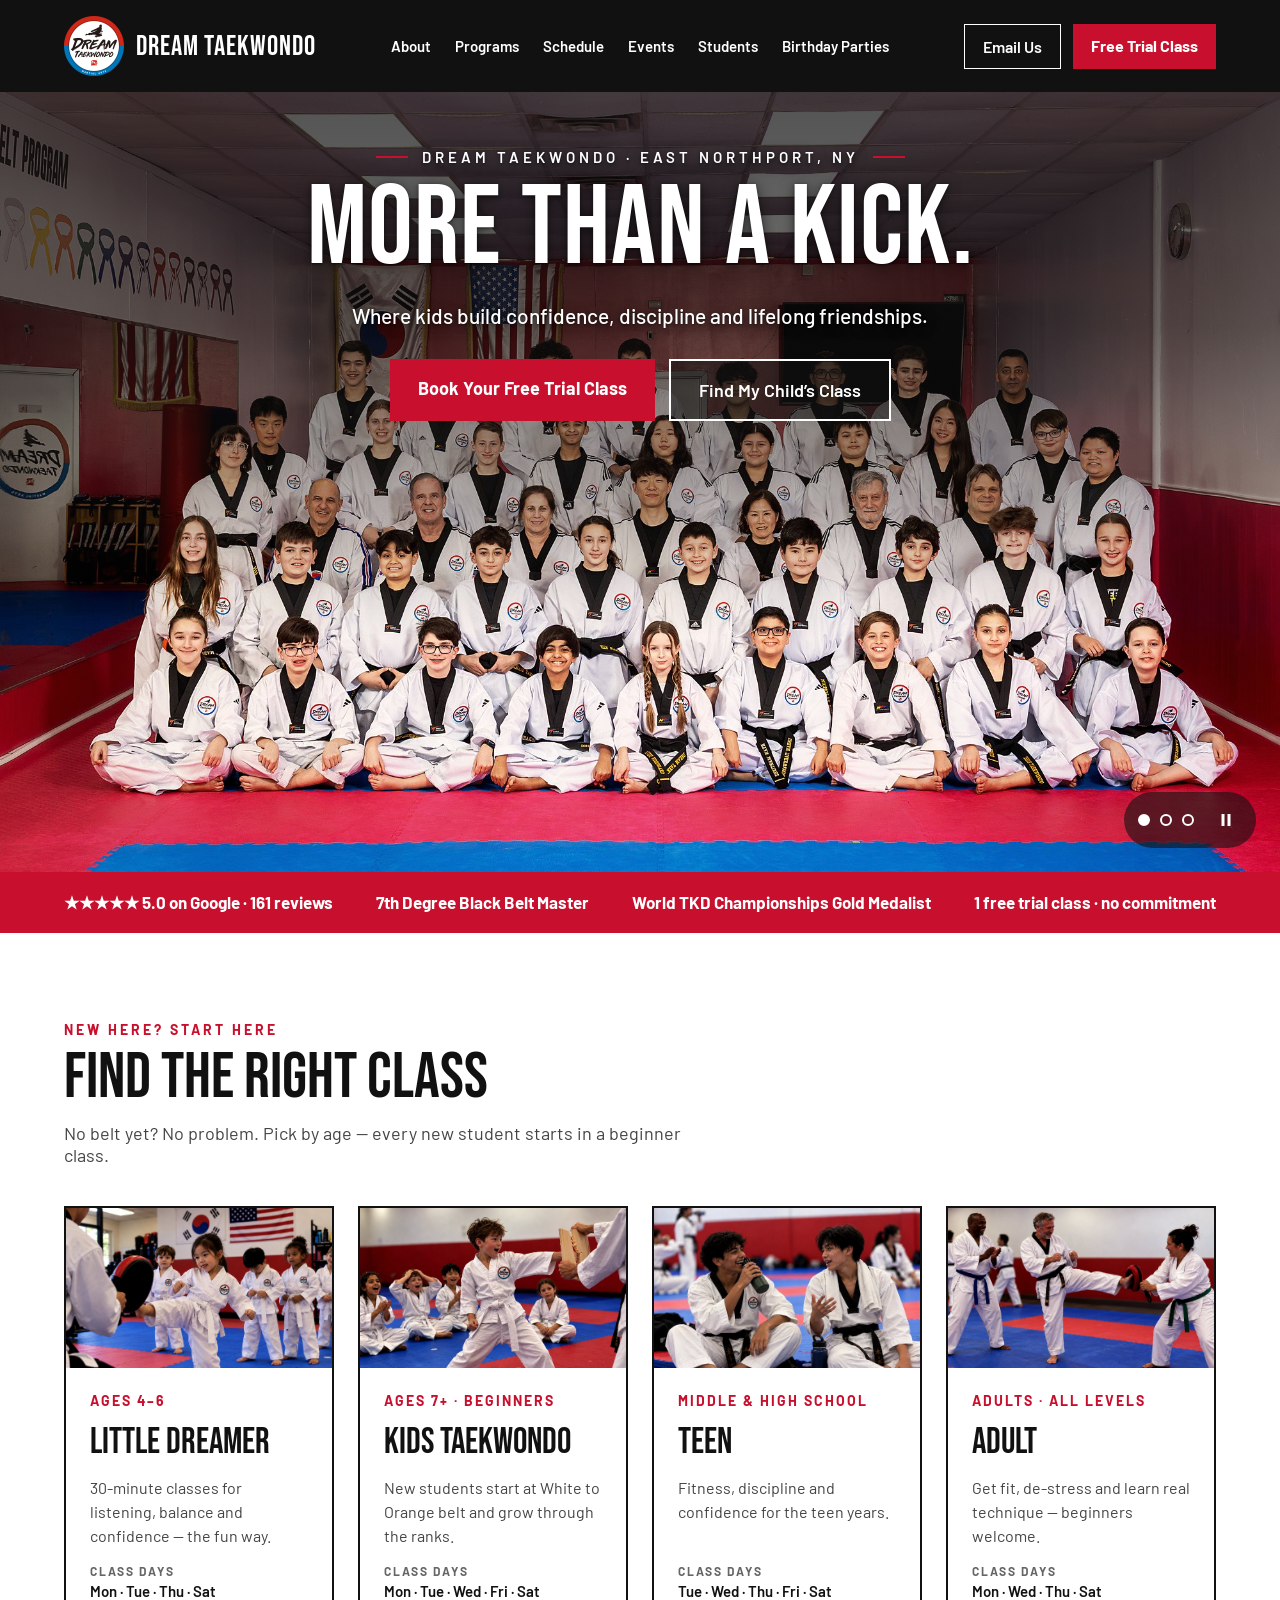
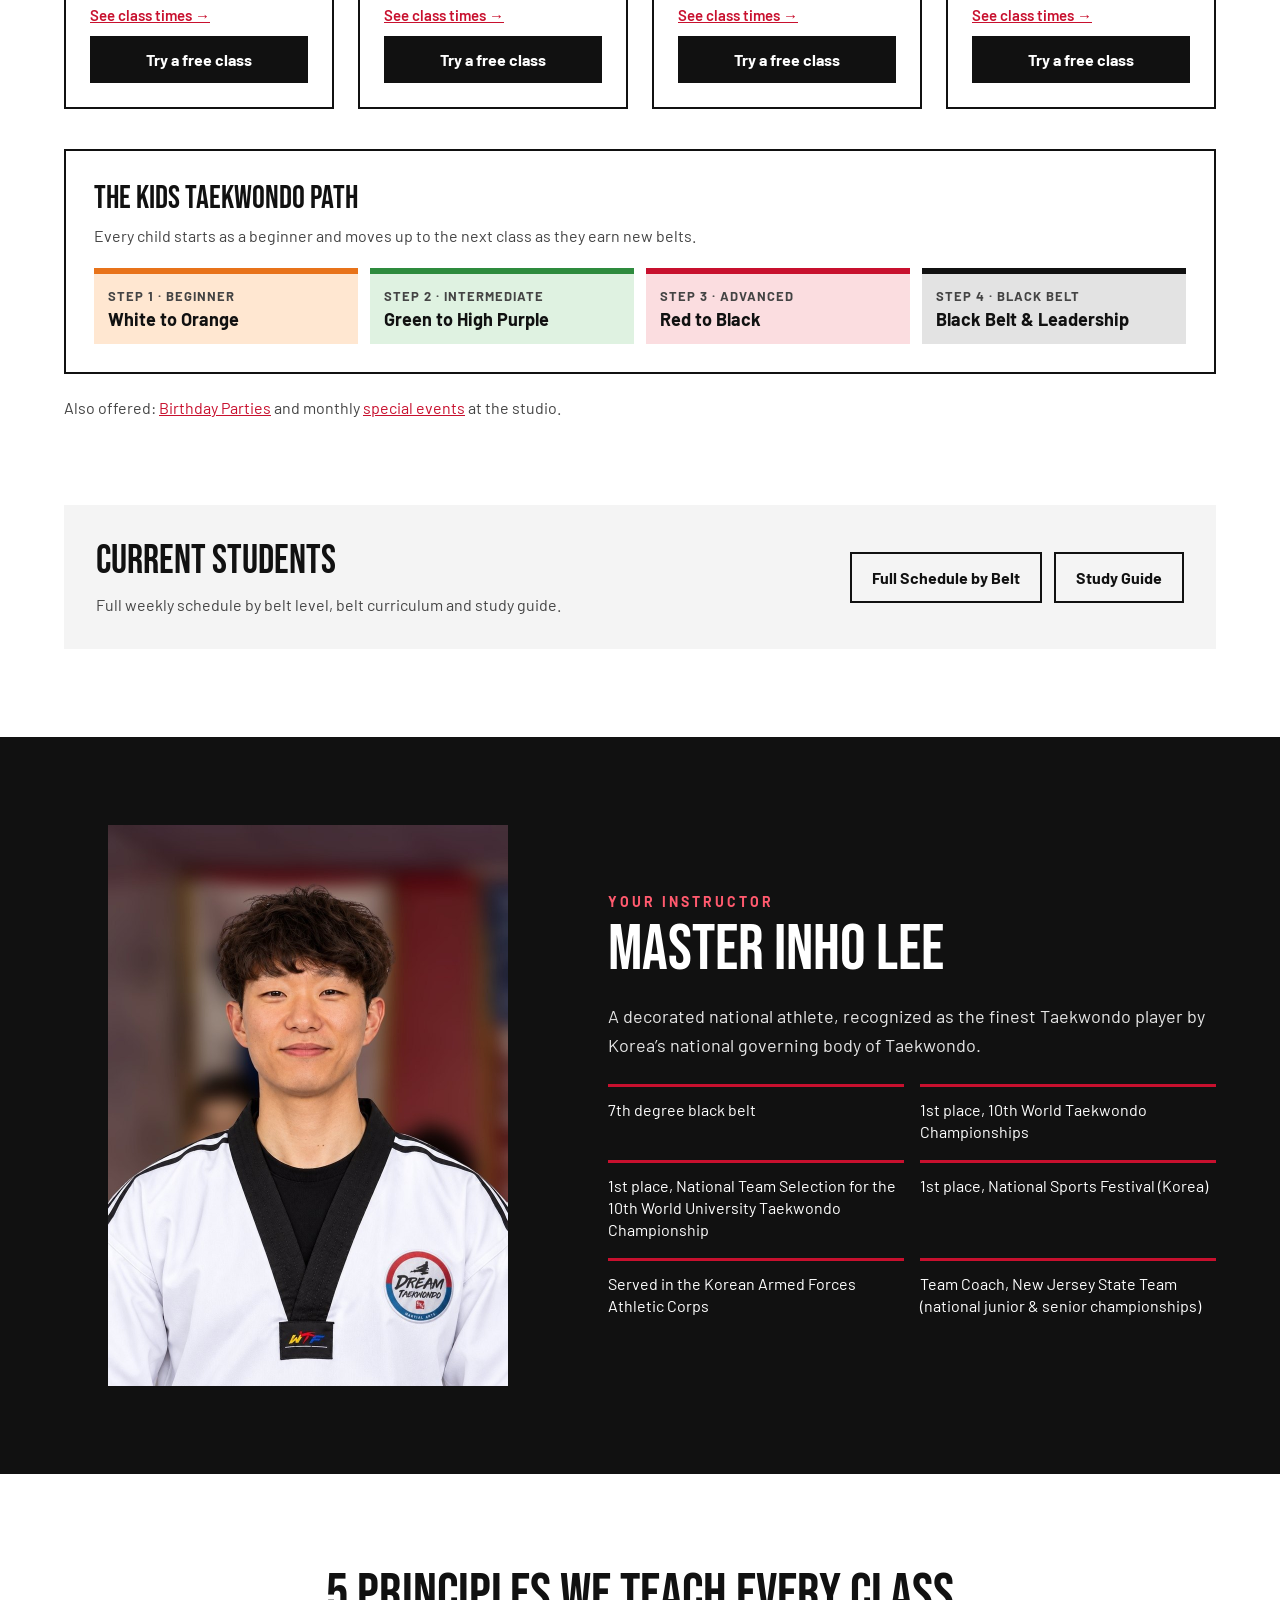
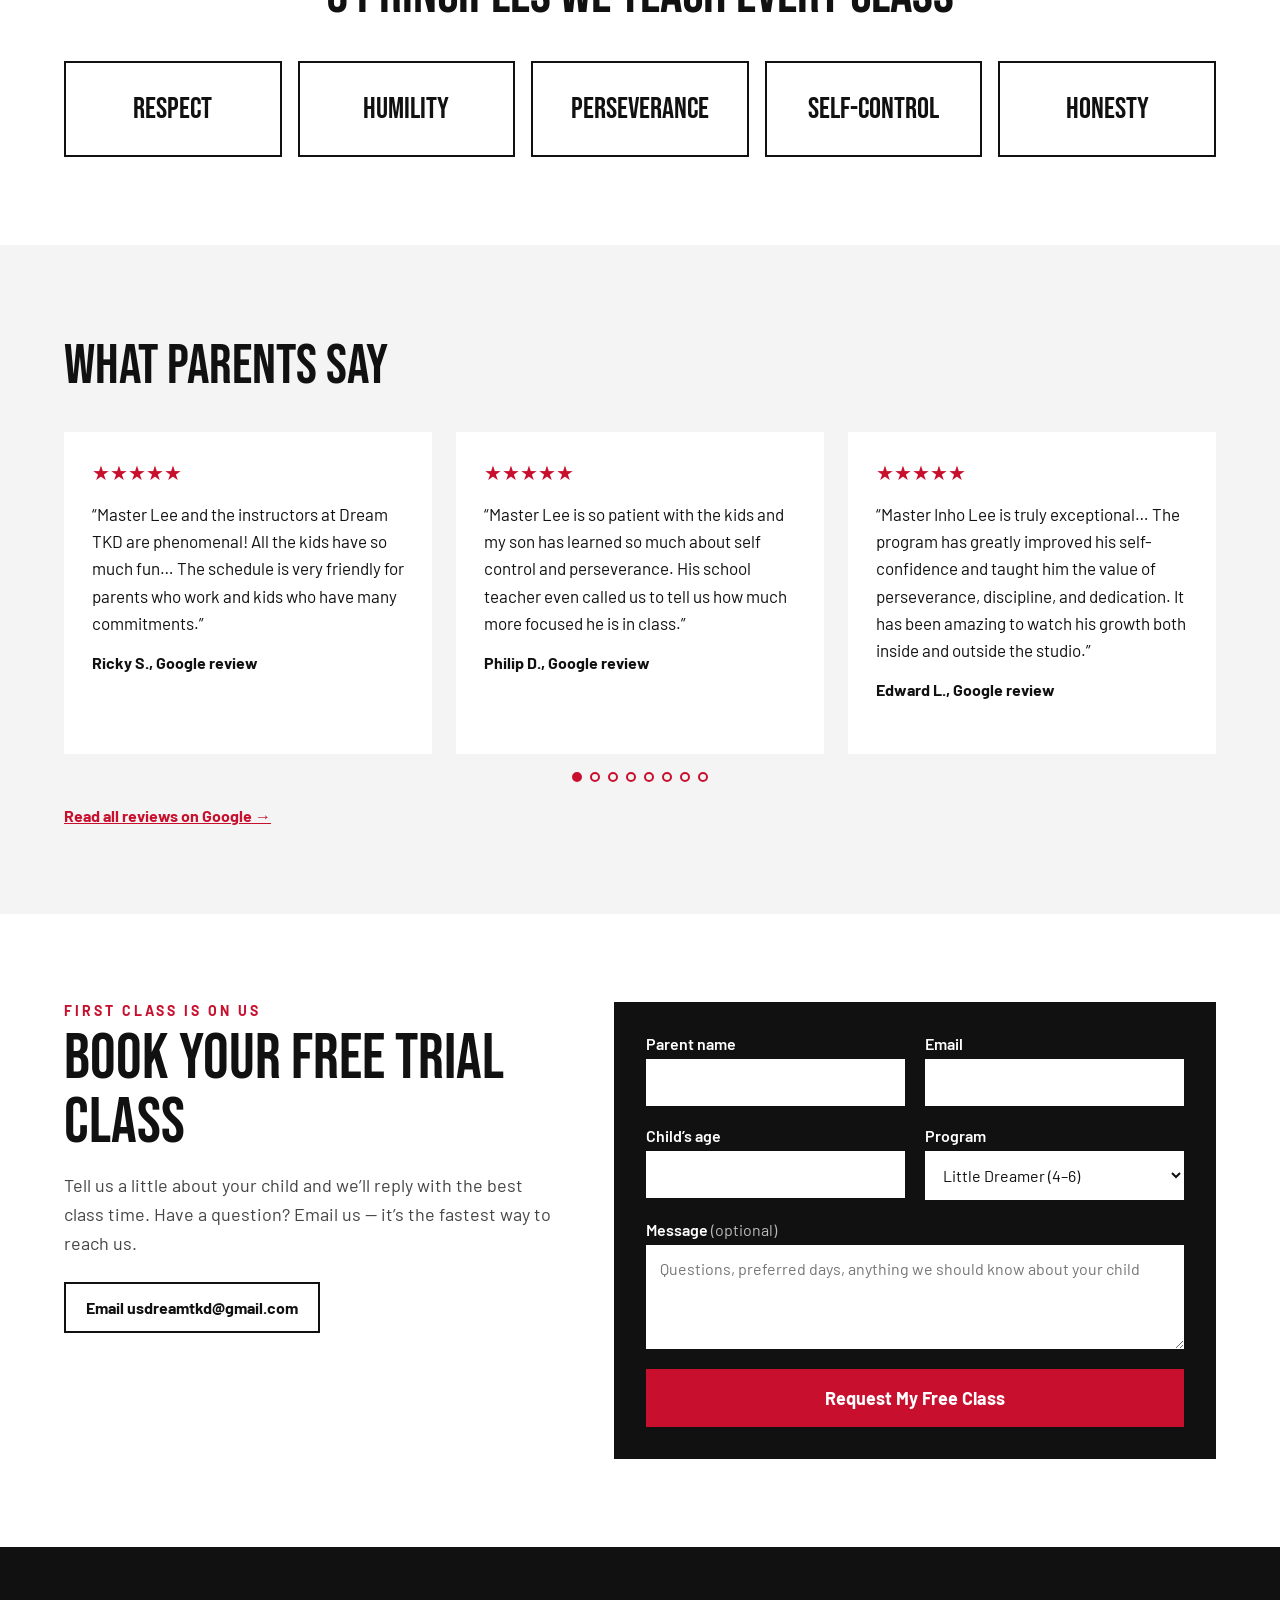
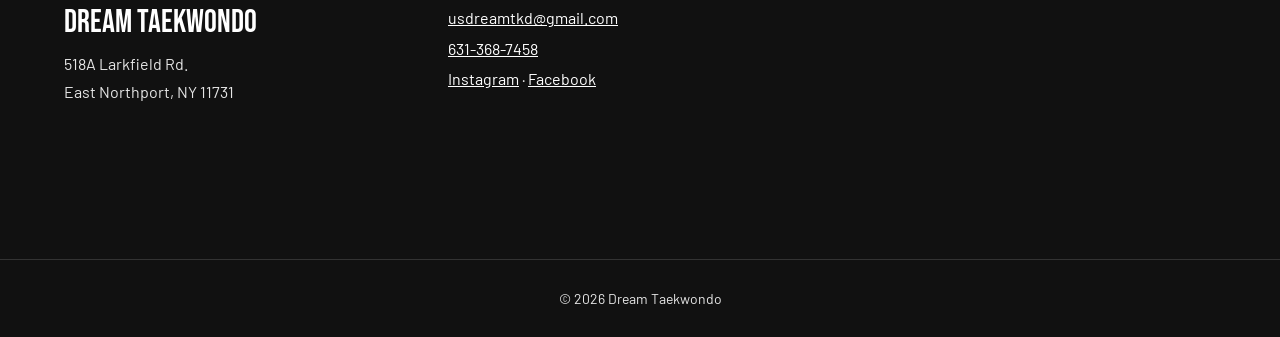
==== commit 010015ee: "Hero: lighter top gradient with text shadow for readability Co-Authored-By: Claude Opus 5.5 <noreply" ====
--- a/index.html
+++ b/index.html
@@ -16,7 +16,7 @@
 <link rel="preconnect" href="https://fonts.googleapis.com">
 <link rel="preconnect" href="https://fonts.gstatic.com" crossorigin>
 <link href="https://fonts.googleapis.com/css2?family=Bebas+Neue&amp;family=Barlow:wght@400;500;600;700&amp;display=swap" rel="stylesheet">
-<link rel="stylesheet" href="css/style.css?v=9">
+<link rel="stylesheet" href="css/style.css?v=10">
 </head>
 <body>
 <div style="font-family: 'Barlow', sans-serif; color: #111111; background: #FFFFFF; width: 100%;">
@@ -48,7 +48,7 @@
 <img class="slide is-active" src="images/slide-blackbelt.jpg" alt="Dream Taekwondo black belt students with Master Lee" style="position: absolute; top: 0; left: 0; width: 100%; height: 100%; object-fit: cover; object-position: center 85%;">
 <img class="slide" src="images/slide-belt-test.jpg" alt="Young students holding new belts and certificates after a belt test" style="position: absolute; top: 0; left: 0; width: 100%; height: 100%; object-fit: cover; object-position: center bottom;" loading="lazy">
 <img class="slide" src="images/slide-tournament.jpg" alt="Dream Taekwondo students on the tournament podium" style="position: absolute; top: 0; left: 0; width: 100%; height: 100%; object-fit: cover; object-position: center bottom;" loading="lazy">
-<div aria-hidden="true" class="hero-shade" style="position: absolute; top: 0; left: 0; width: 100%; height: 100%; background: linear-gradient(180deg, rgba(17,17,17,0.94) 0%, rgba(17,17,17,0.85) 34%, rgba(17,17,17,0.55) 52%, rgba(17,17,17,0.1) 66%, rgba(17,17,17,0) 74%);"></div>
+<div aria-hidden="true" class="hero-shade" style="position: absolute; top: 0; left: 0; width: 100%; height: 100%; background: linear-gradient(180deg, rgba(17,17,17,0.72) 0%, rgba(17,17,17,0.6) 30%, rgba(17,17,17,0.35) 48%, rgba(17,17,17,0.08) 62%, rgba(17,17,17,0) 70%);"></div>
 <div class="slide-controls" style="position: absolute; right: 24px; bottom: 24px; display: flex; align-items: center; gap: 10px; background: rgba(17,17,17,0.6); padding: 6px 8px 6px 14px; border-radius: 999px; z-index: 2;">
 <button type="button" class="slide-dot" data-slide="0" aria-label="Show photo 1 of 3"></button>
 <button type="button" class="slide-dot" data-slide="1" aria-label="Show photo 2 of 3"></button>
--- a/css/style.css
+++ b/css/style.css
@@ -73,7 +73,7 @@
 
   /* Home hero */
   .hero { min-height: 560px !important; }
-  .hero-shade { background: linear-gradient(180deg, rgba(17,17,17,0.94) 0%, rgba(17,17,17,0.86) 55%, rgba(17,17,17,0.35) 80%, rgba(17,17,17,0.1) 100%) !important; }
+  .hero-shade { background: linear-gradient(180deg, rgba(17,17,17,0.78) 0%, rgba(17,17,17,0.66) 50%, rgba(17,17,17,0.3) 78%, rgba(17,17,17,0.05) 100%) !important; }
   .hero p { font-size: 16px !important; }
   .hero a { padding: 14px 18px !important; font-size: 16px !important; }
 
@@ -153,3 +153,6 @@
 .rv-dots button { width: 10px; height: 10px; border-radius: 50%; border: 2px solid #C8102E; background: transparent; padding: 0; cursor: pointer; }
 .rv-dots button.is-active { background: #C8102E; }
 @media (prefers-reduced-motion: reduce) { .rv-track { transition: none; } }
+
+/* Hero text stays readable over a lighter shade */
+.hero-copy h1, .hero-copy p { text-shadow: 0 2px 14px rgba(0,0,0,.55), 0 1px 3px rgba(0,0,0,.5); }
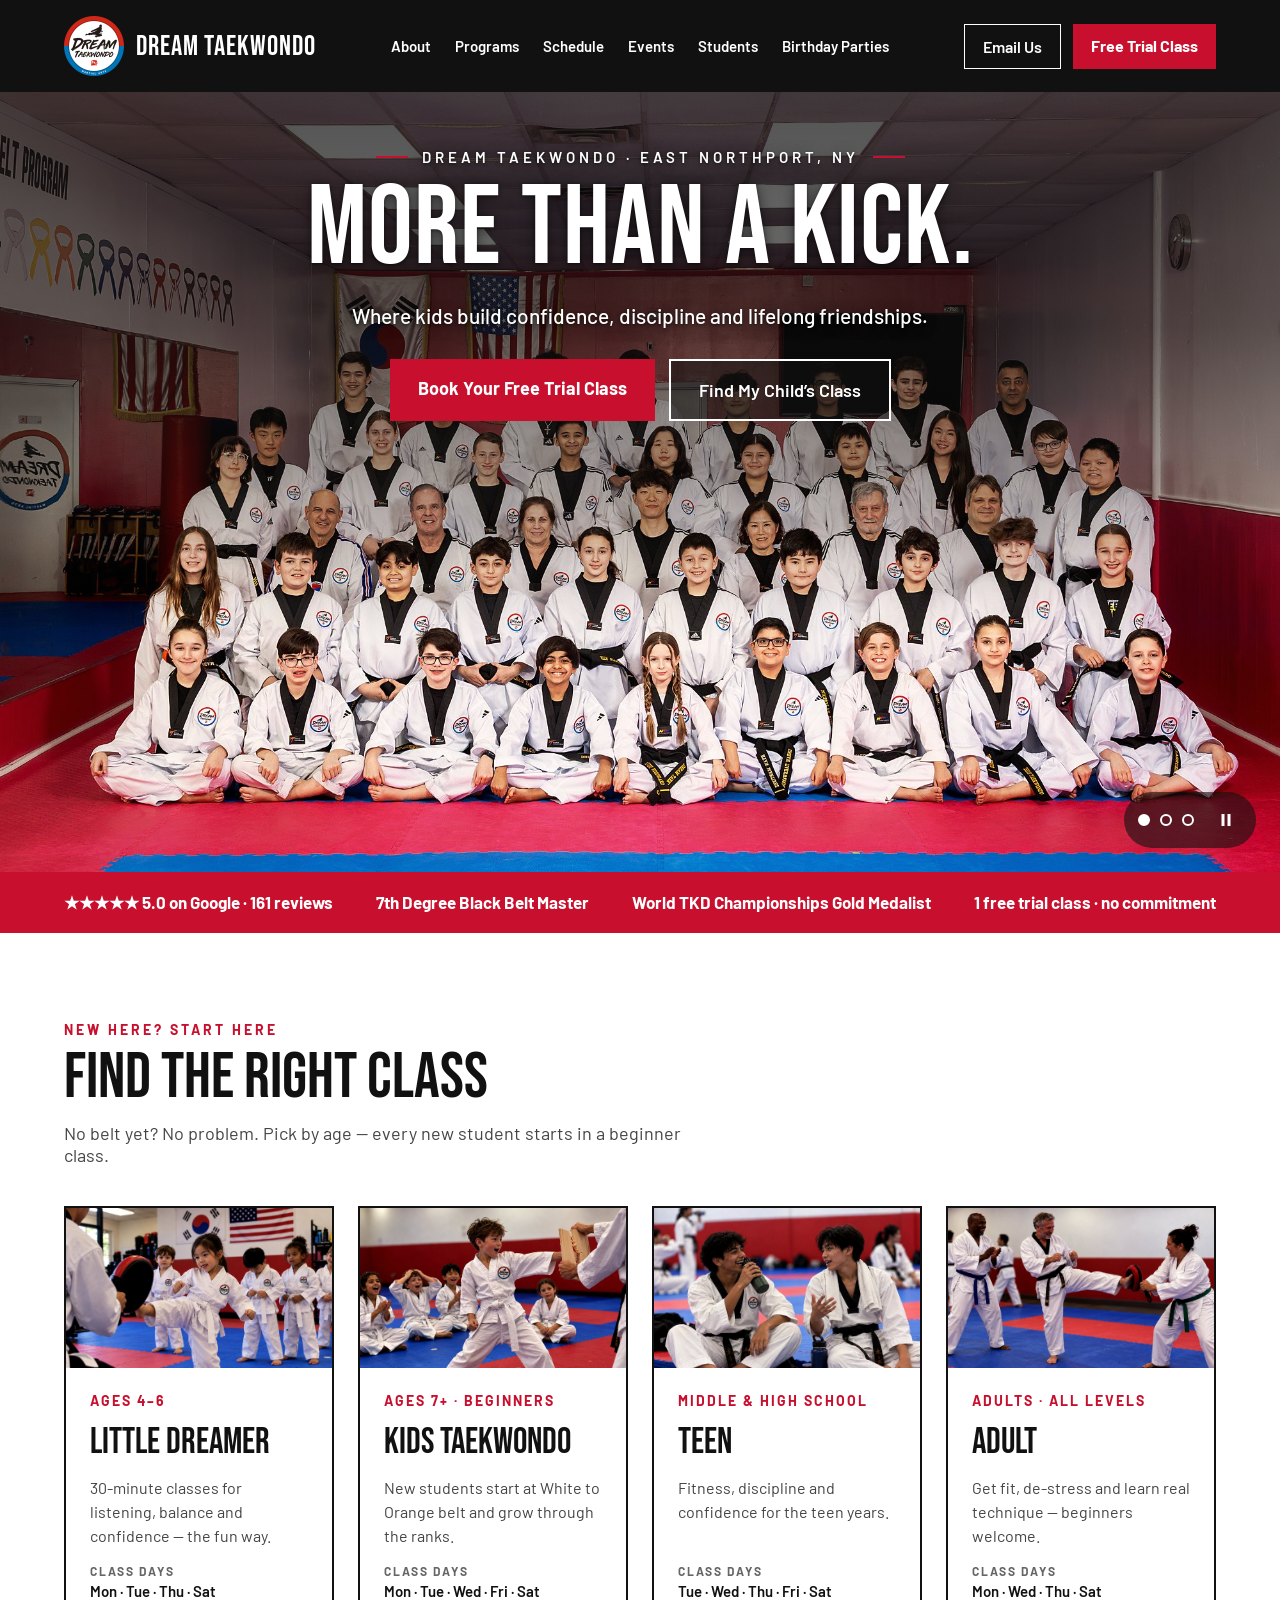
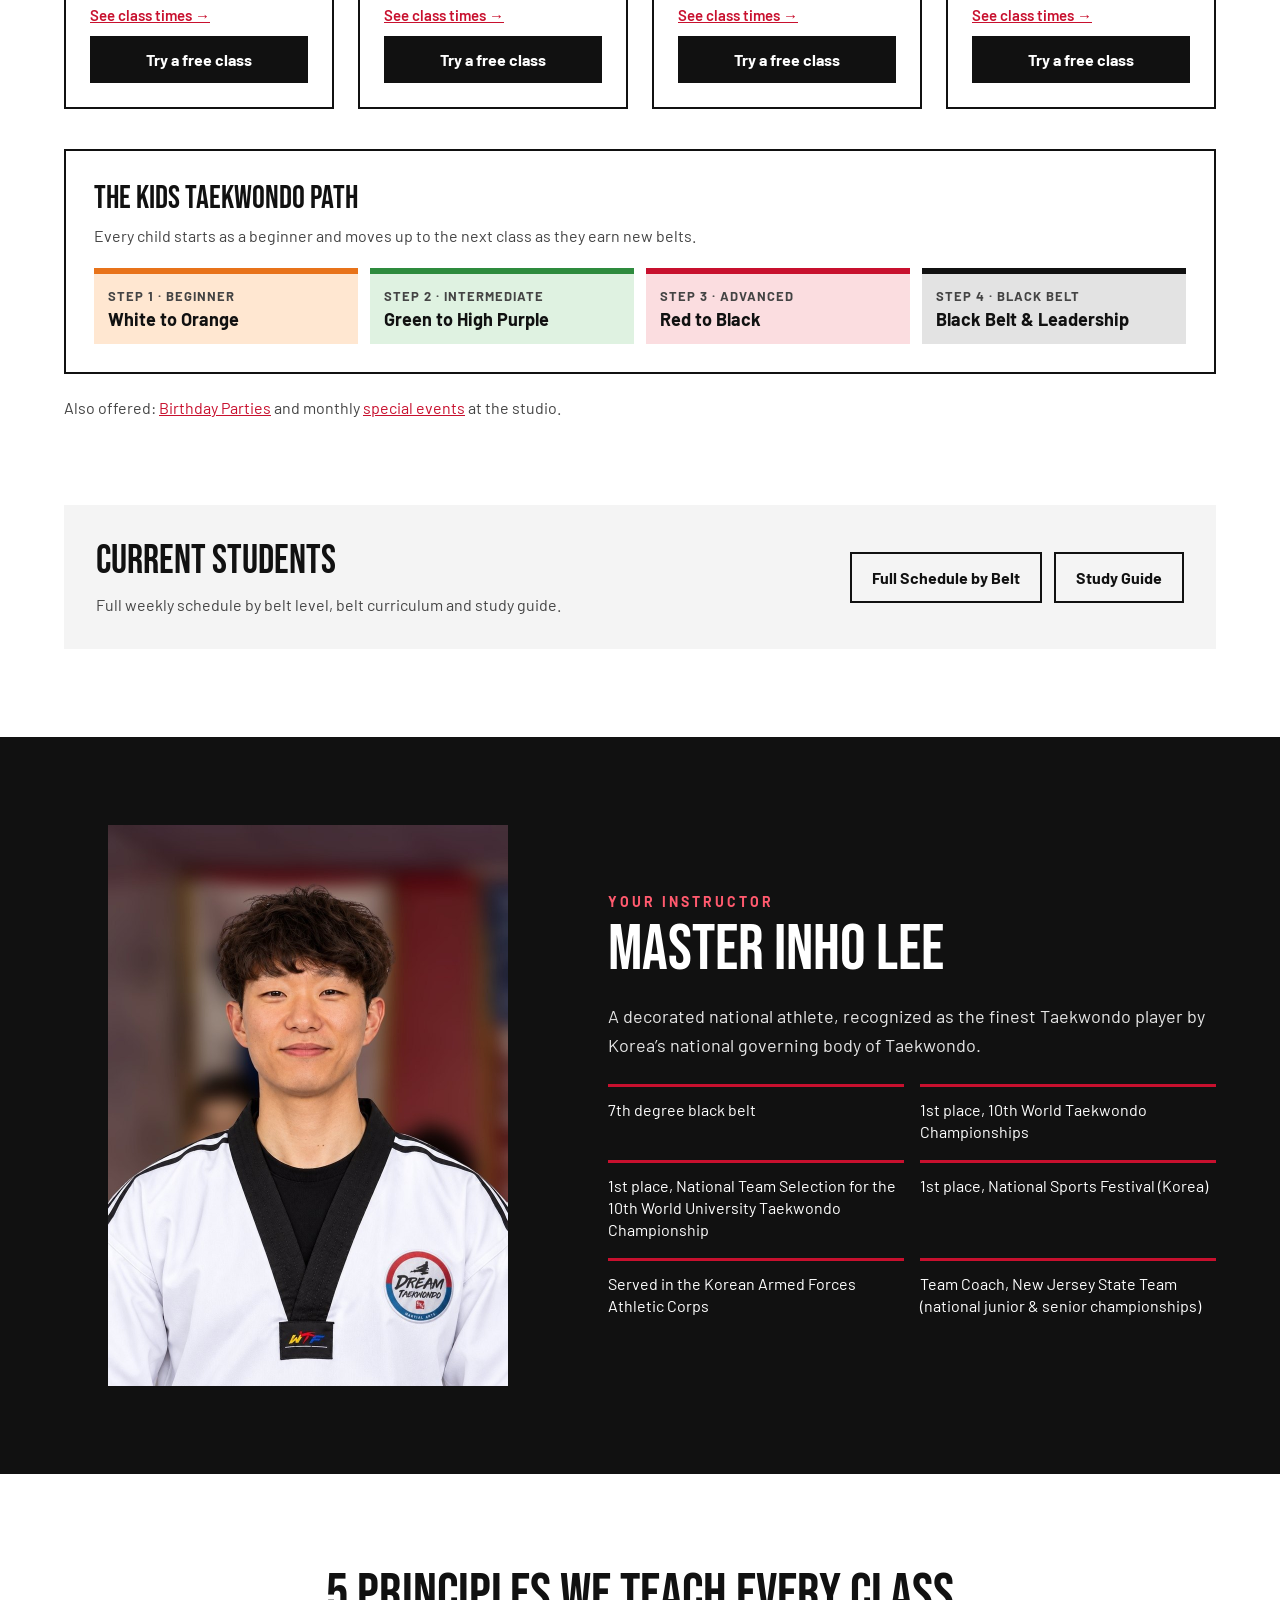
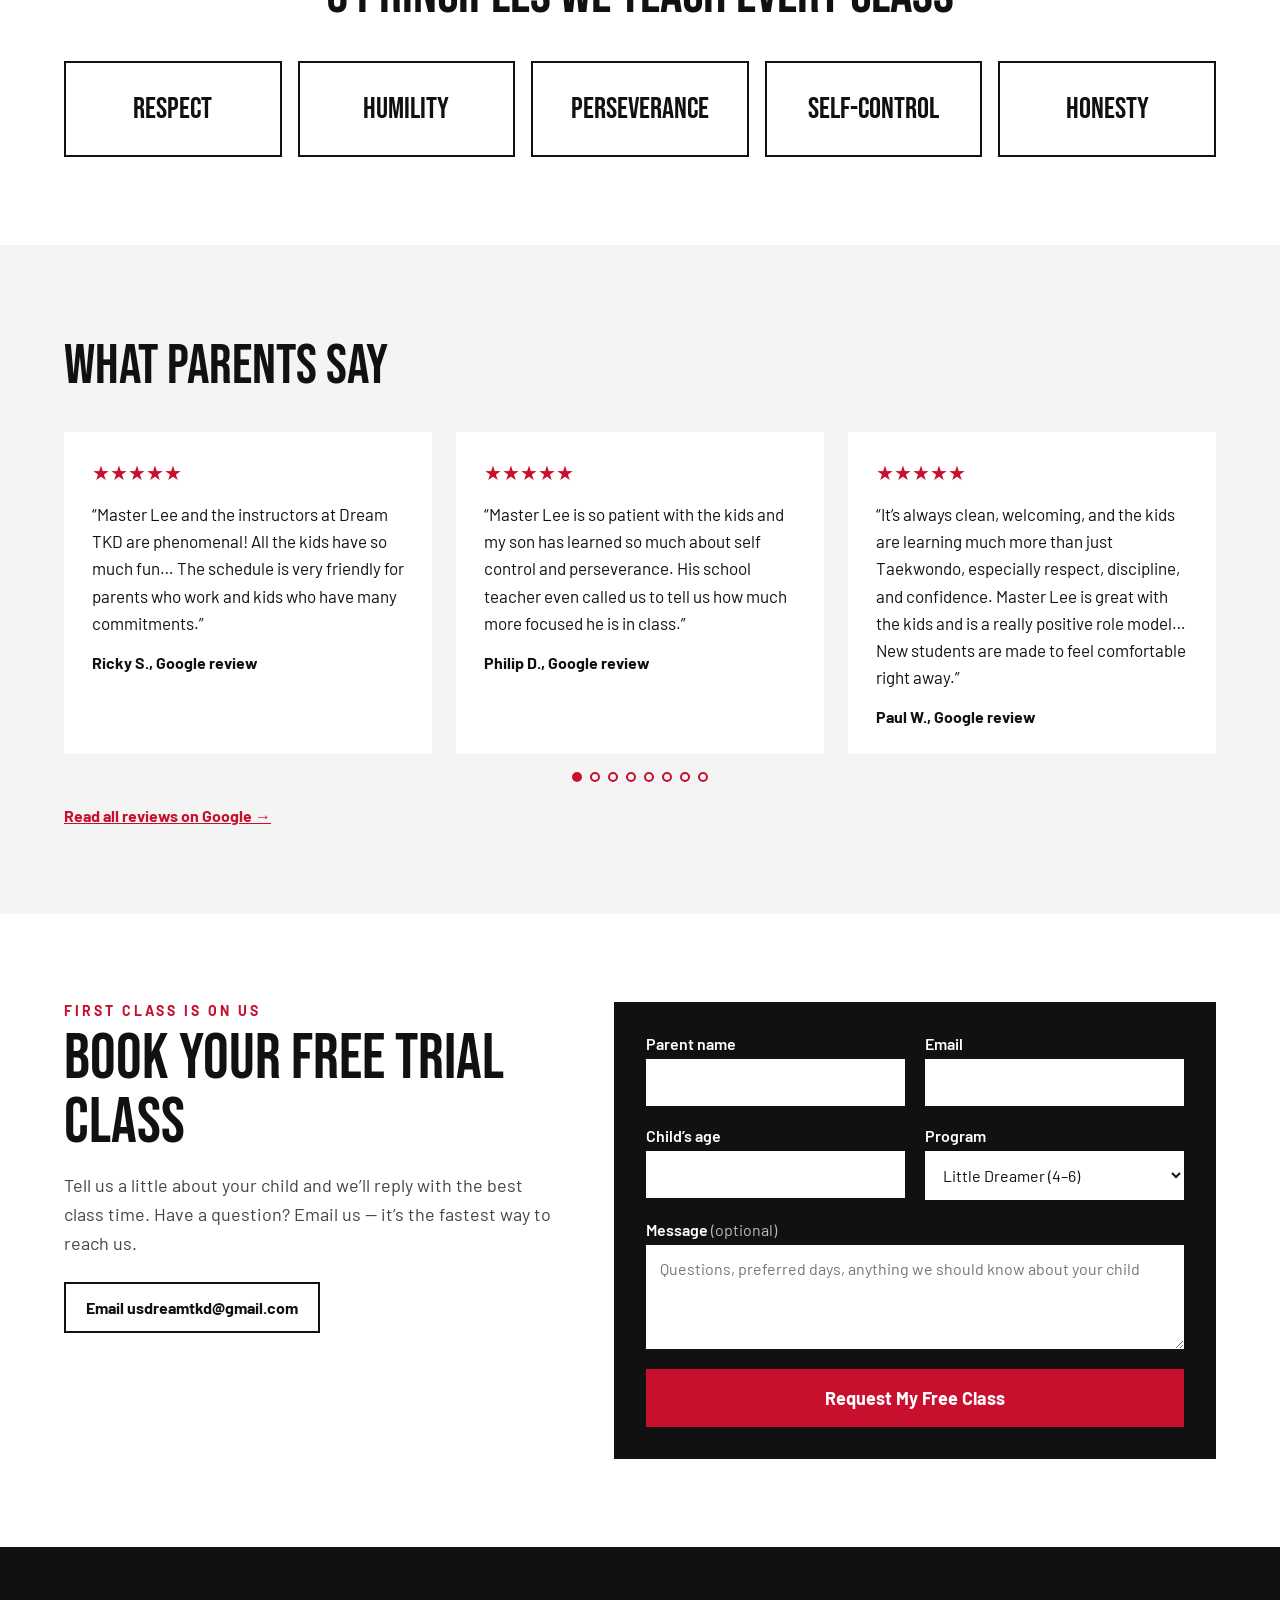
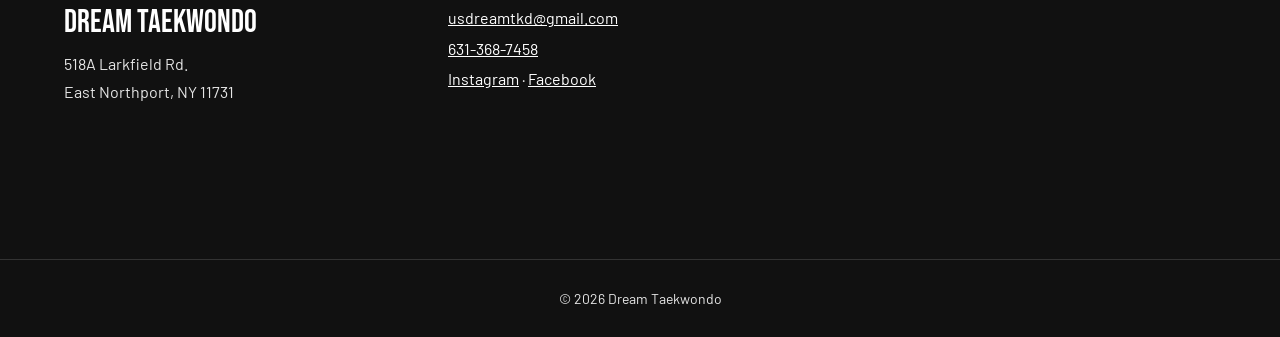
==== commit 9076d071: "Hero: fit wide monitors, show more of the photo's top Co-Authored-By: Claude Opus 5.5 <noreply@anthr" ====
--- a/index.html
+++ b/index.html
@@ -44,8 +44,8 @@
 </div>
 </header>
 
-<section id="top" class="hero" style="position: relative; min-height: 780px; background: #111111; color: #FFFFFF; overflow: hidden; display: flex; flex-direction: column;">
-<img class="slide is-active" src="images/slide-blackbelt.jpg" alt="Dream Taekwondo black belt students with Master Lee" style="position: absolute; top: 0; left: 0; width: 100%; height: 100%; object-fit: cover; object-position: center 85%;">
+<section id="top" class="hero" style="position: relative; min-height: clamp(780px, min(46vw, calc(100vh - 92px)), 900px); background: #111111; color: #FFFFFF; overflow: hidden; display: flex; flex-direction: column;">
+<img class="slide is-active" src="images/slide-blackbelt.jpg" alt="Dream Taekwondo black belt students with Master Lee" style="position: absolute; top: 0; left: 0; width: 100%; height: 100%; object-fit: cover; object-position: center 70%;">
 <img class="slide" src="images/slide-belt-test.jpg" alt="Young students holding new belts and certificates after a belt test" style="position: absolute; top: 0; left: 0; width: 100%; height: 100%; object-fit: cover; object-position: center bottom;" loading="lazy">
 <img class="slide" src="images/slide-tournament.jpg" alt="Dream Taekwondo students on the tournament podium" style="position: absolute; top: 0; left: 0; width: 100%; height: 100%; object-fit: cover; object-position: center bottom;" loading="lazy">
 <div aria-hidden="true" class="hero-shade" style="position: absolute; top: 0; left: 0; width: 100%; height: 100%; background: linear-gradient(180deg, rgba(17,17,17,0.72) 0%, rgba(17,17,17,0.6) 30%, rgba(17,17,17,0.35) 48%, rgba(17,17,17,0.08) 62%, rgba(17,17,17,0) 70%);"></div>
